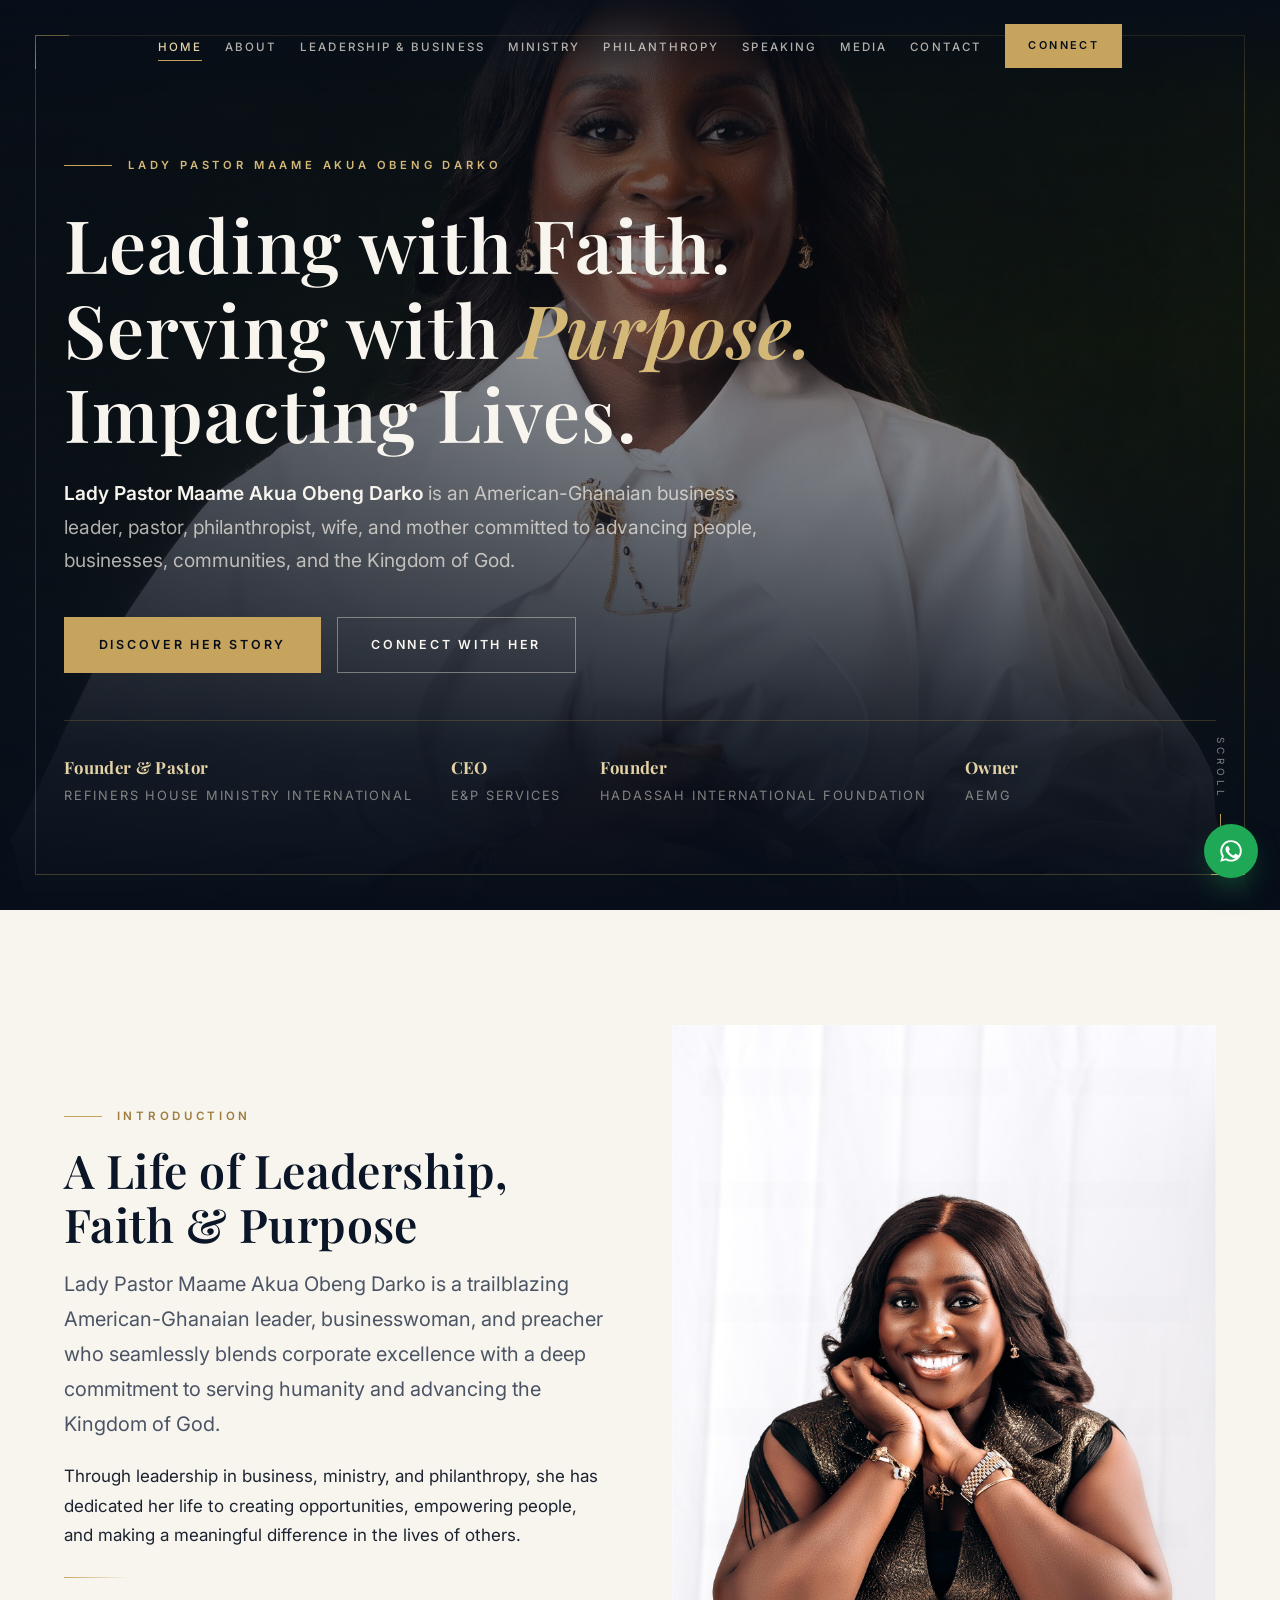
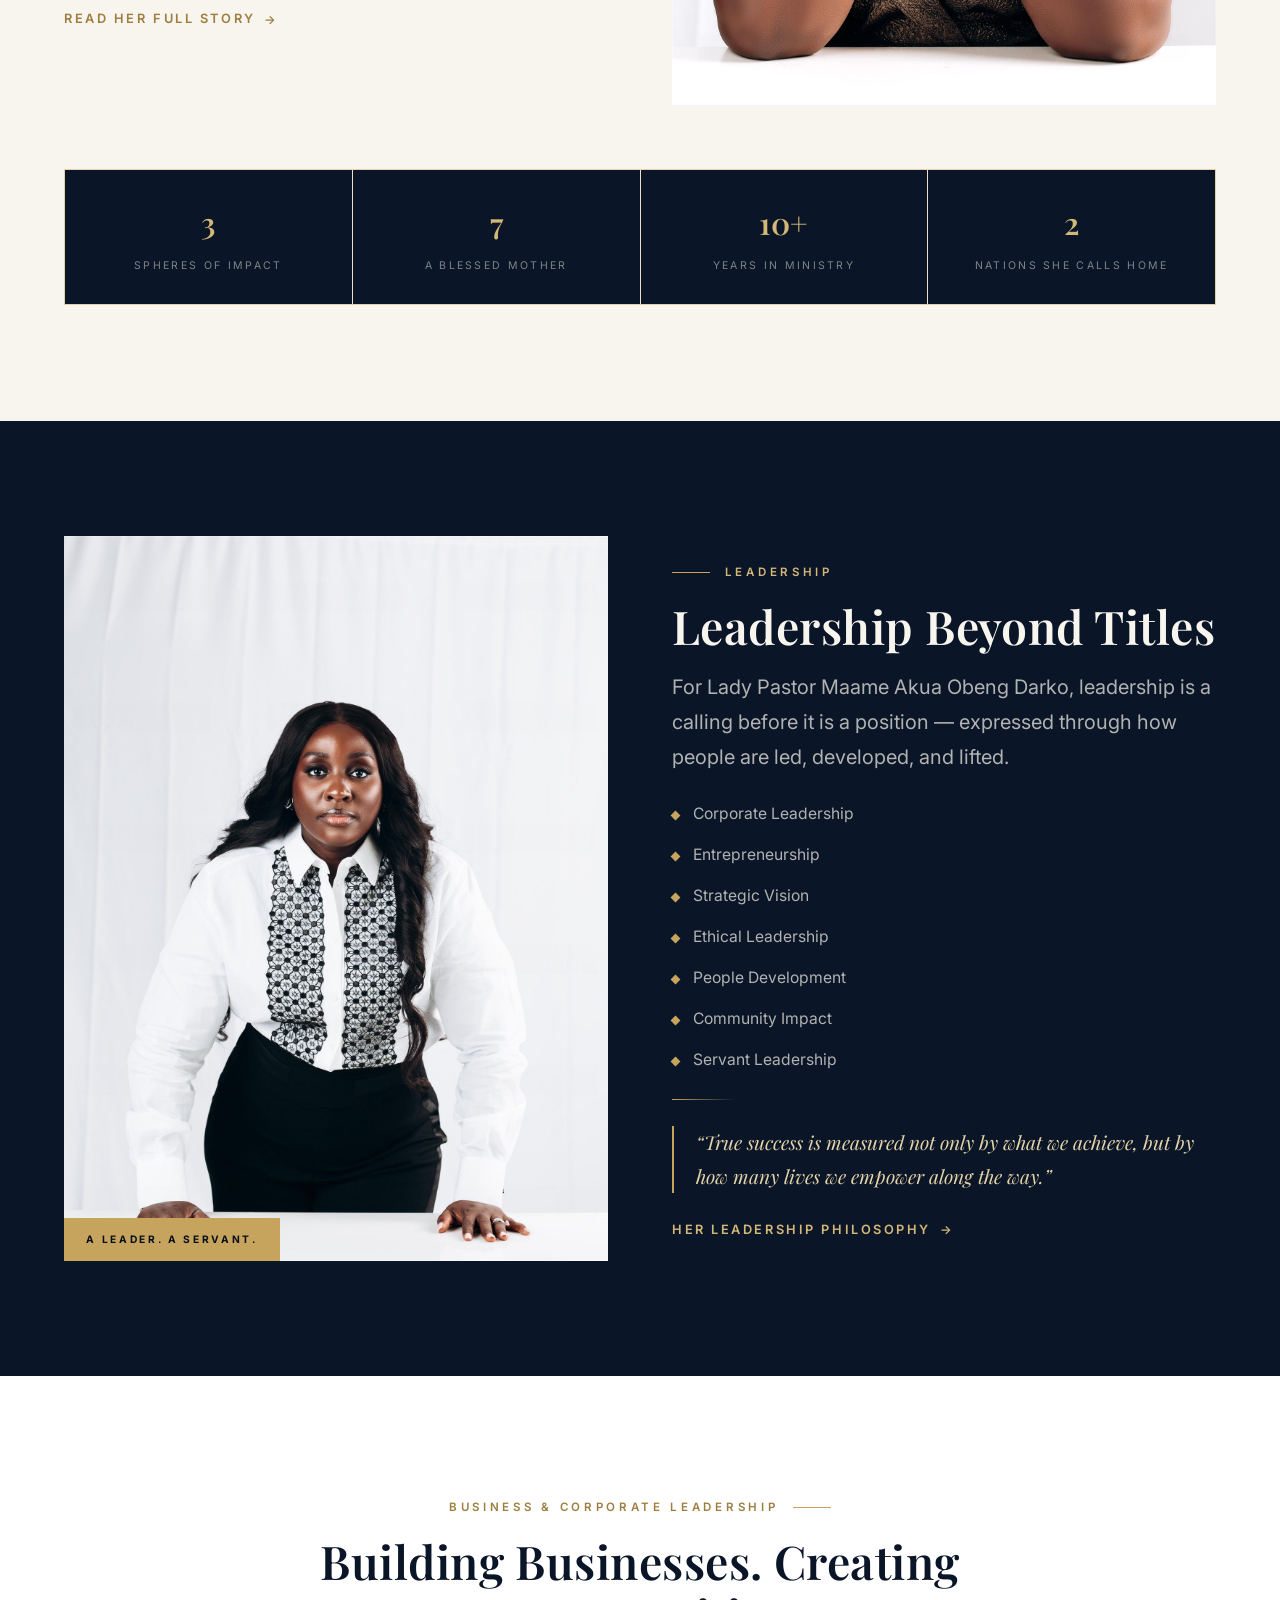
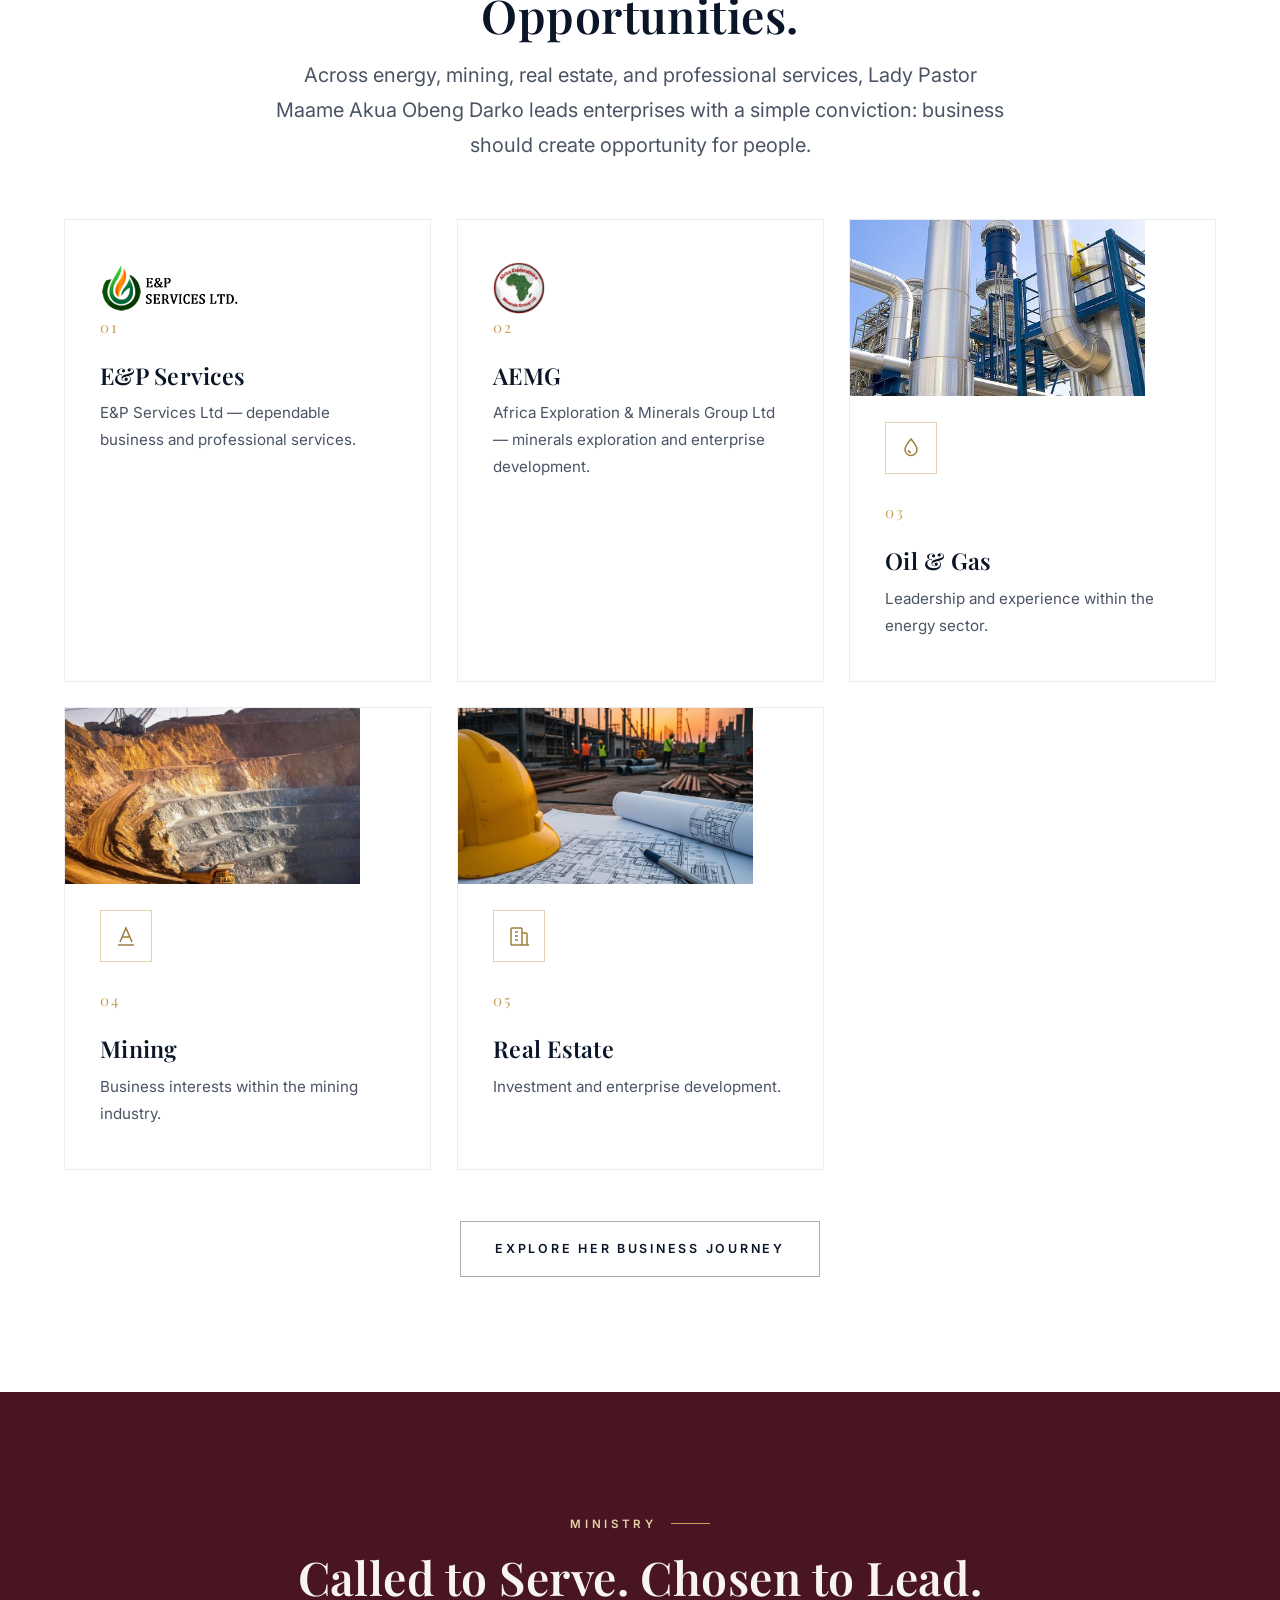
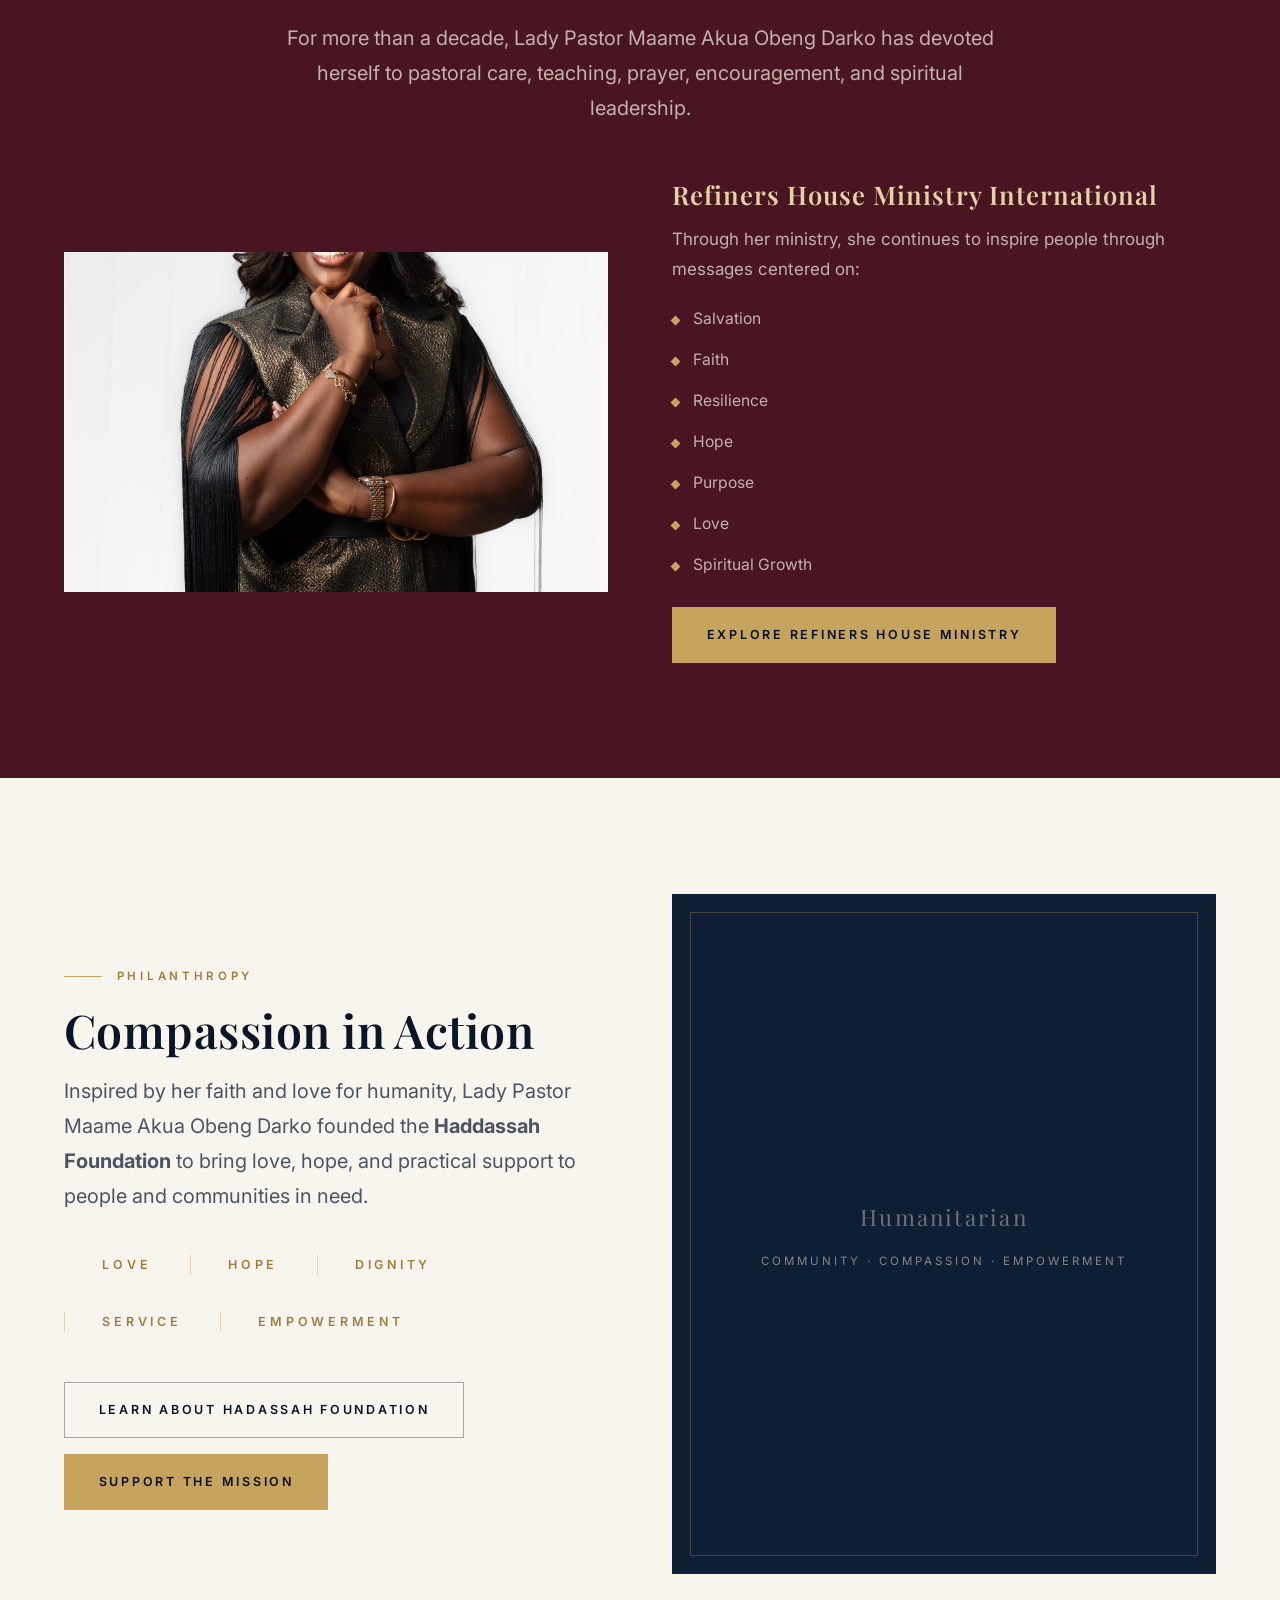
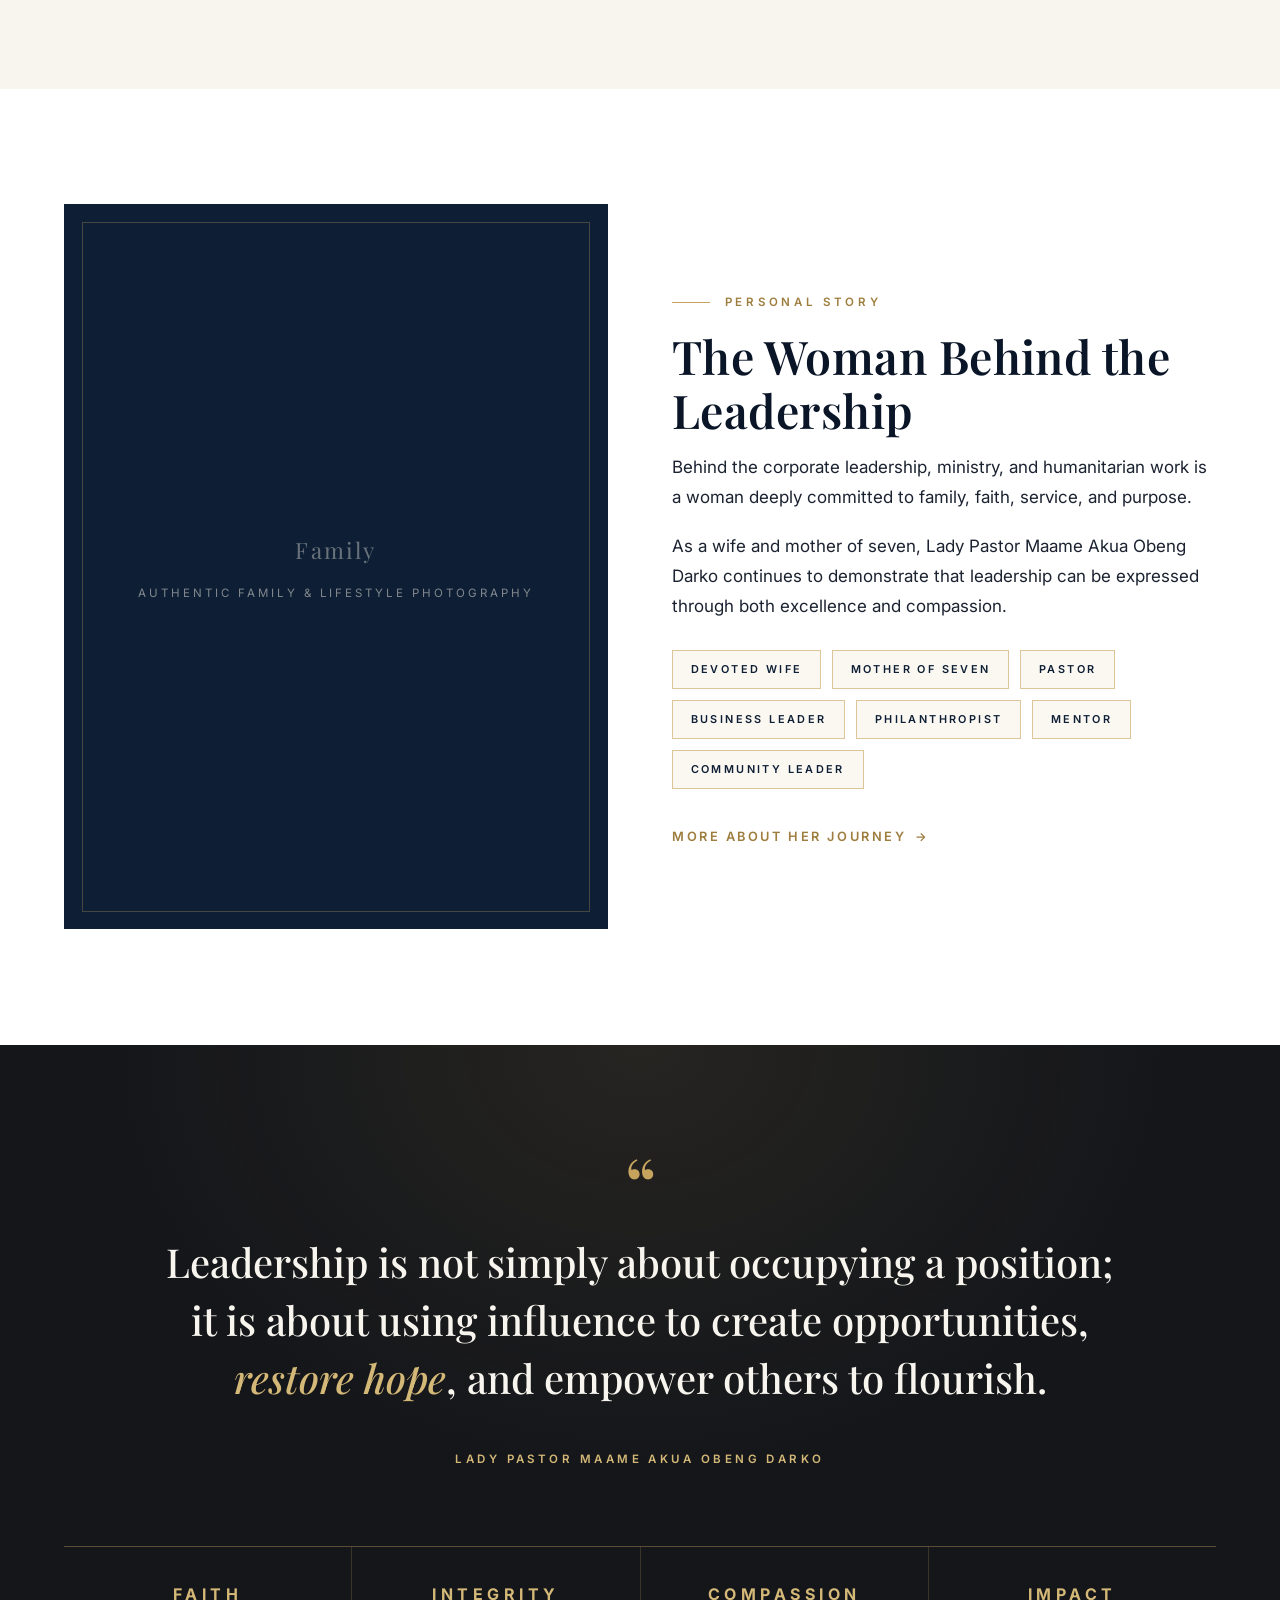
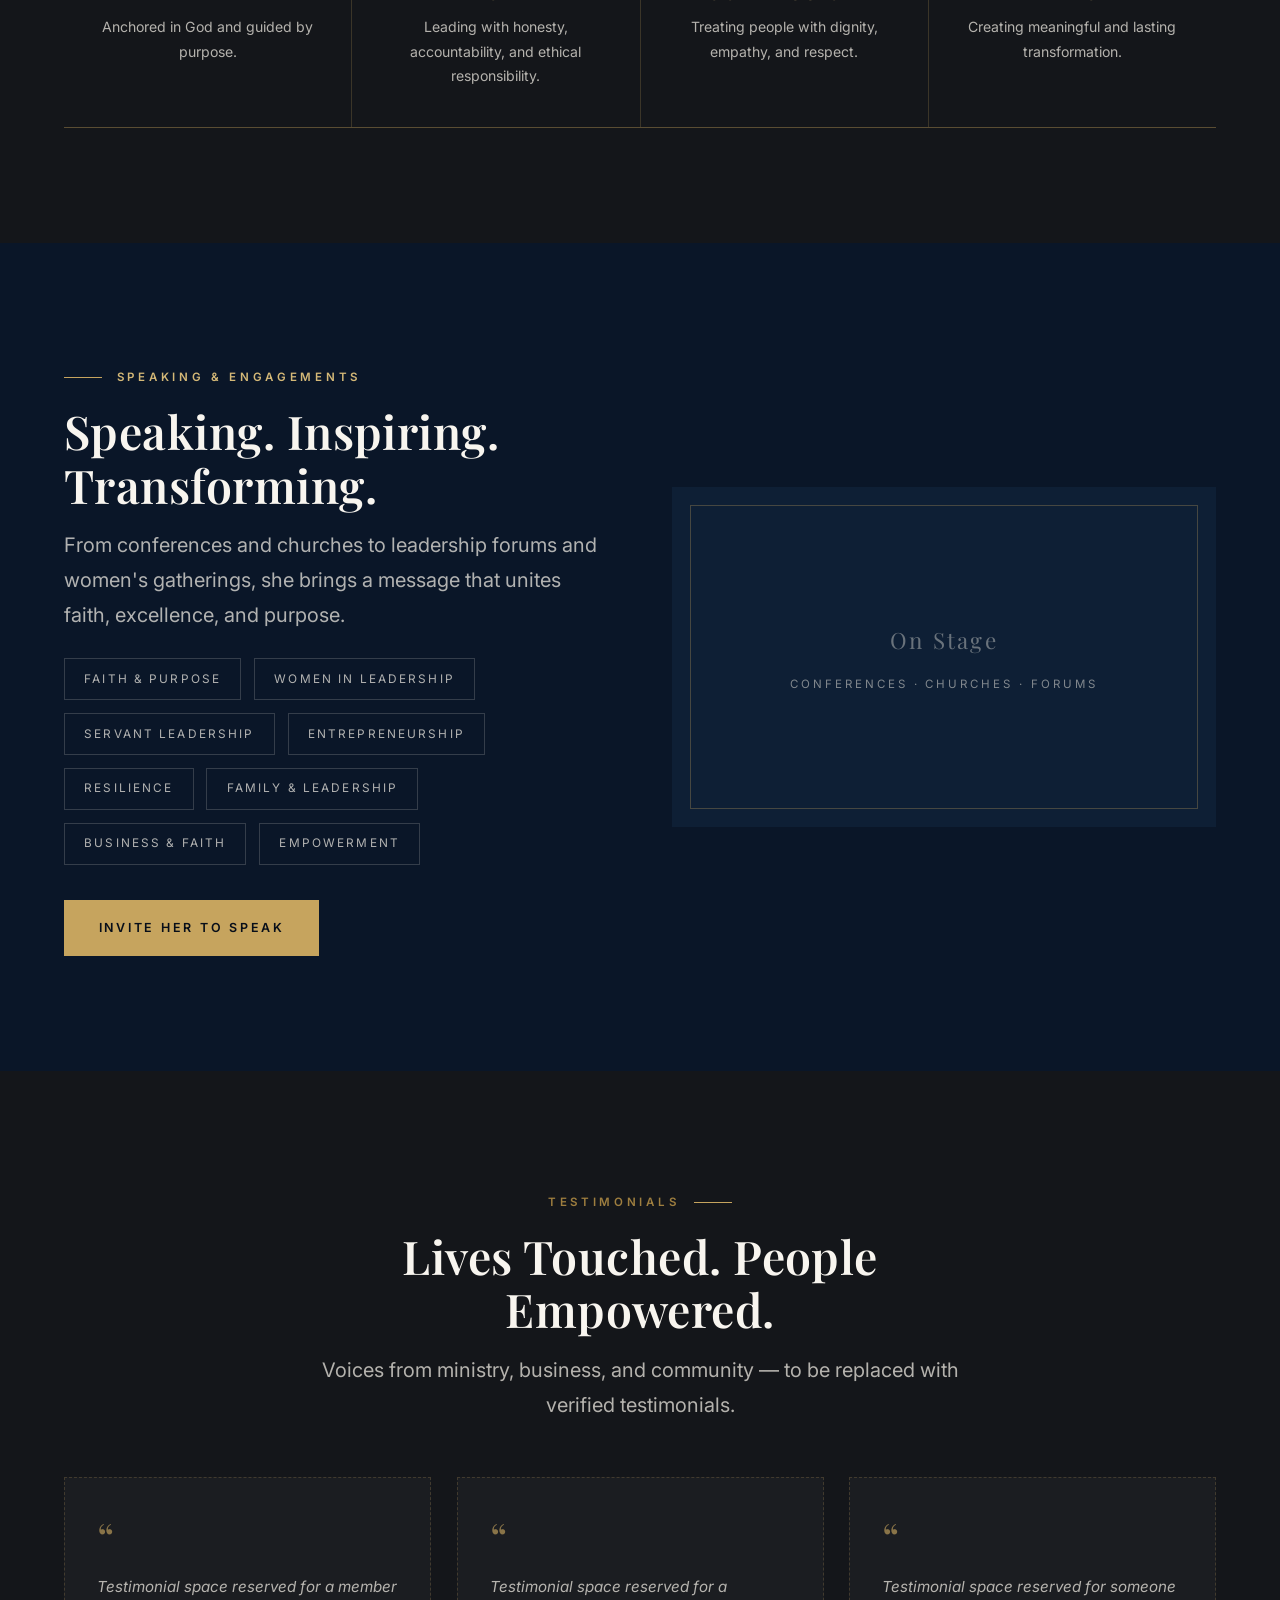
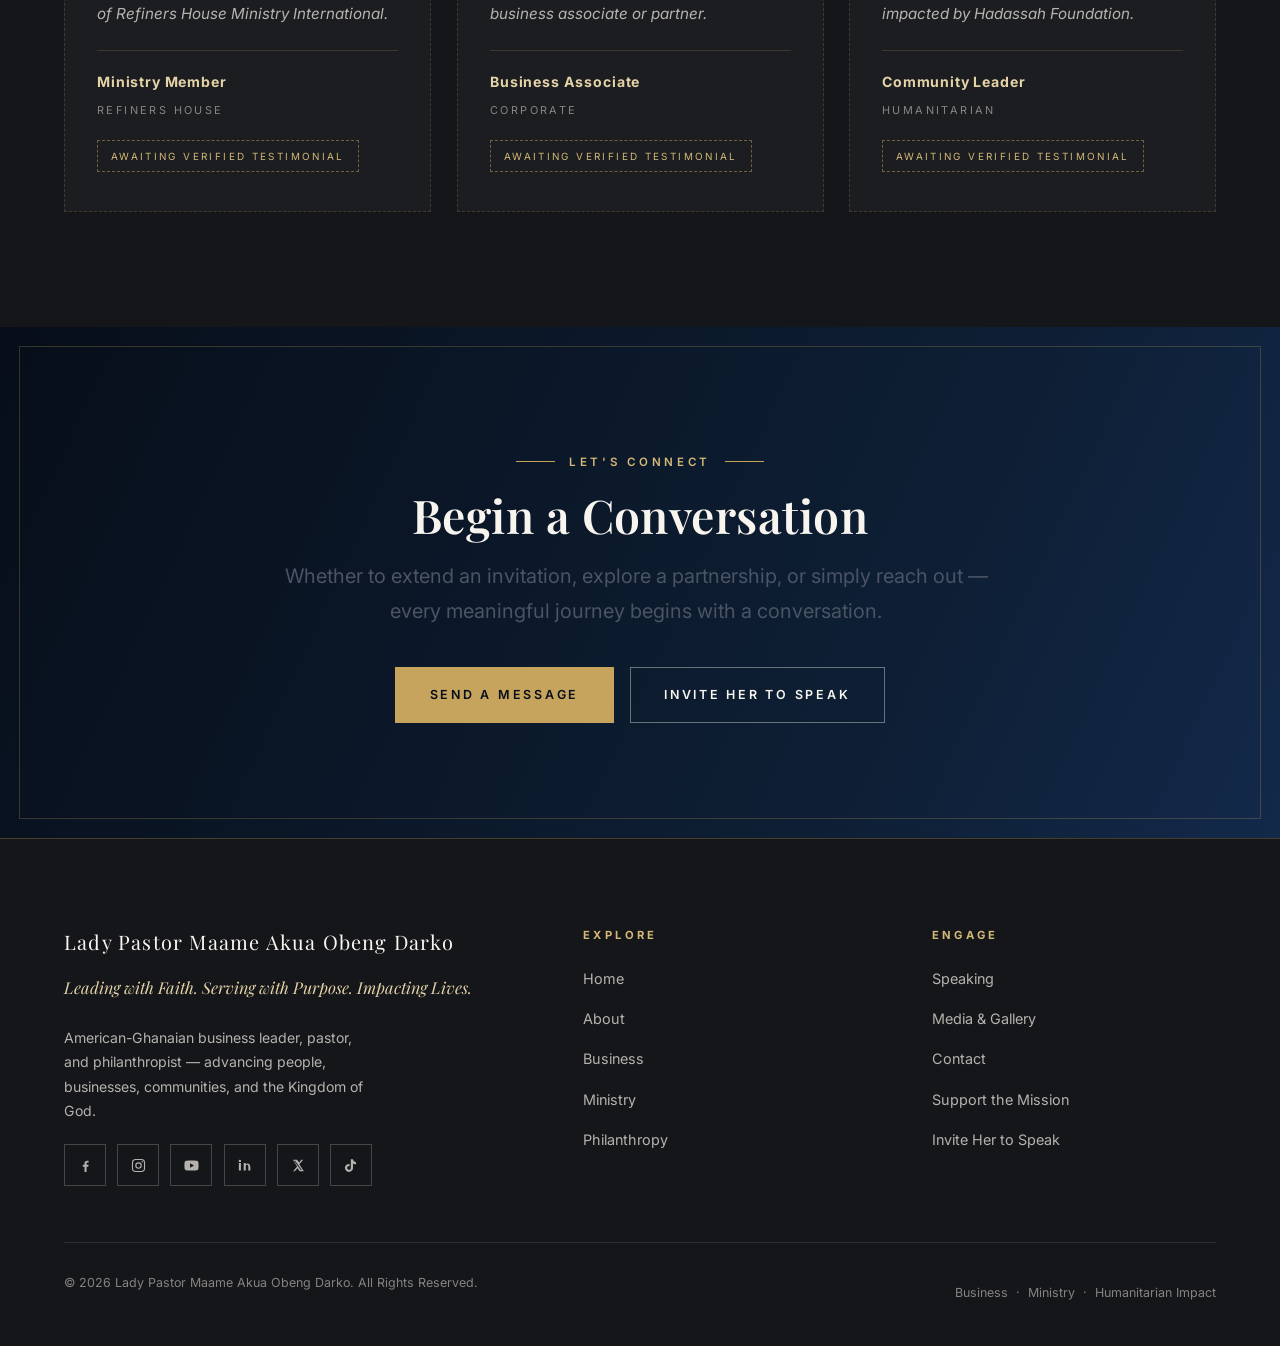
==== index.html @ b87d8ca8 "Initial commit: static website for Lady Pastor Maame Akua Obeng Darko Nine self-contained HTML pages" ====
<!DOCTYPE html>
<html lang="en">
<head>
  <meta charset="UTF-8">
  <meta name="viewport" content="width=device-width, initial-scale=1.0">
  <title>Lady Pastor Maame Akua Obeng Darko — Leader. Servant. Visionary. Woman of Faith.</title>
  <meta name="description" content="Lady Pastor Maame Akua Obeng Darko is an American-Ghanaian business leader, pastor, and philanthropist — founder of Refiners House Ministry International and the Hadassah International Foundation. Leading with Faith. Serving with Purpose. Impacting Lives.">
  <meta name="theme-color" content="#0A1628">
  <link rel="canonical" href="https://maameakuaobengdarko.com/">

  <!-- Open Graph / Social sharing -->
  <meta property="og:type" content="website">
  <meta property="og:title" content="Lady Pastor Maame Akua Obeng Darko — Leading with Faith. Serving with Purpose.">
  <meta property="og:description" content="American-Ghanaian business leader, pastor, and philanthropist advancing people, businesses, communities, and the Kingdom of God.">
  <meta property="og:url" content="https://maameakuaobengdarko.com/">
  <meta property="og:image" content="https://maameakuaobengdarko.com/assets/img/og-image.jpg">
  <meta name="twitter:card" content="summary_large_image">

  <link rel="preconnect" href="https://fonts.googleapis.com">
  <link rel="preconnect" href="https://fonts.gstatic.com" crossorigin>
  <link href="https://fonts.googleapis.com/css2?family=Playfair+Display:ital,wght@0,500;0,600;0,700;1,500;1,600&family=Inter:wght@400;500;600;700&display=swap" rel="stylesheet">
  <!-- INLINE:CSS:START (generated by build.sh) - edit assets/css/styles.css, then run: bash build.sh -->
  <style>
/* ============================================================
   LADY PASTOR MAAME AKUA OBENG DARKO — Design System
   Luxury Executive Brand · Ministry · Humanitarian Foundation
   Palette: Deep Navy · Charcoal · Warm Ivory · Gold · Champagne
   ============================================================ */

/* ---------- Tokens ---------- */
:root {
  /* Core palette */
  --navy-900: #070E19;
  --navy-800: #0A1628;
  --navy-700: #0E1F35;
  --navy-600: #13294a;
  --navy-500: #1B3A63;

  --charcoal-900: #14161A;
  --charcoal-700: #23262C;
  --charcoal-500: #3A3F48;

  --ivory: #F8F5EF;
  --ivory-soft: #FCFAF6;
  --ivory-dim: #EFEBE2;
  --sand: #E7DFD0;

  --gold-500: #C6A45E;
  --gold-400: #D4B877;
  --gold-300: #E5D3A8;
  --champagne: #EFE3C8;
  --gold-deep: #9E7E3F;

  --burgundy-800: #4A1522;
  --burgundy-700: #5E1B2C;
  --burgundy-500: #7C2A3C;

  /* Text */
  --ink: #1B2230;
  --ink-soft: #4A5464;
  --ink-mute: #737D8C;
  --on-dark: #F3EFE6;
  --on-dark-soft: rgba(243, 239, 230, 0.72);
  --on-dark-faint: rgba(243, 239, 230, 0.5);

  /* Type */
  --font-display: "Playfair Display", "Cormorant Garamond", Georgia, serif;
  --font-body: "Inter", "Montserrat", "Segoe UI", -apple-system, sans-serif;

  /* Rhythm */
  --section-y: clamp(4.5rem, 9vw, 8.5rem);
  --gutter: clamp(1.25rem, 5vw, 5rem);
  --maxw: 76rem;

  --radius: 2px;
  --radius-lg: 4px;

  --shadow-soft: 0 20px 60px -30px rgba(10, 22, 40, 0.35);
  --shadow-card: 0 24px 70px -32px rgba(10, 22, 40, 0.45);

  --ease: cubic-bezier(0.22, 1, 0.36, 1);

  --nav-h: 92px;
  --nav-h-shrunk: 64px;
}

/* ---------- Reset & Base ---------- */
*, *::before, *::after { box-sizing: border-box; }

html {
  scroll-behavior: smooth;
  -webkit-text-size-adjust: 100%;
  scroll-padding-top: calc(var(--nav-h) + 12px);
  /* Decorative edge frames bleed a few px past the viewport on small
     screens; clip horizontally so no horizontal scrollbar appears.
     `hidden` is the fallback; `clip` avoids creating a scroll container. */
  overflow-x: hidden;
  overflow-x: clip;
}

body {
  margin: 0;
  font-family: var(--font-body);
  font-size: 1.0625rem;
  line-height: 1.75;
  color: var(--ink);
  background: var(--ivory-soft);
  -webkit-font-smoothing: antialiased;
  text-rendering: optimizeLegibility;
}

img { max-width: 100%; display: block; }

h1, h2, h3, h4 {
  font-family: var(--font-display);
  font-weight: 600;
  line-height: 1.15;
  margin: 0 0 1rem;
  color: var(--navy-800);
  letter-spacing: 0.01em;
}

h1 { font-size: clamp(2.4rem, 6vw, 4.2rem); }
h2 { font-size: clamp(1.9rem, 4vw, 2.9rem); }
h3 { font-size: clamp(1.25rem, 2.4vw, 1.6rem); }

p { margin: 0 0 1.25rem; }
p:last-child { margin-bottom: 0; }

a { color: inherit; text-decoration: none; }

::selection { background: var(--gold-500); color: var(--navy-900); }

:focus-visible {
  outline: 2px solid var(--gold-500);
  outline-offset: 3px;
  border-radius: 2px;
}

.skip-link {
  position: absolute;
  left: -999px;
  top: 0;
  background: var(--gold-500);
  color: var(--navy-900);
  padding: 0.7rem 1.2rem;
  font-weight: 600;
  z-index: 300;
}
.skip-link:focus { left: 12px; top: 12px; }

/* ---------- Layout ---------- */
.container {
  width: min(var(--maxw), 100% - 2 * var(--gutter));
  margin-inline: auto;
}

.section { padding-block: var(--section-y); position: relative; }

.section--tight { padding-block: clamp(3rem, 6vw, 5.5rem); }

.section--navy { background: var(--navy-800); color: var(--on-dark); }
.section--navy h2, .section--navy h3 { color: var(--ivory); }
.section--navy .eyebrow { color: var(--gold-400); }

.section--ivory { background: var(--ivory); }
.section--white { background: #ffffff; }

.section--charcoal { background: var(--charcoal-900); color: var(--on-dark); }
.section--charcoal h2, .section--charcoal h3 { color: var(--ivory); }

.grid-2 {
  display: grid;
  grid-template-columns: repeat(2, 1fr);
  gap: clamp(2rem, 5vw, 4.5rem);
  align-items: center;
}

.grid-3 {
  display: grid;
  grid-template-columns: repeat(3, 1fr);
  gap: clamp(1.4rem, 2.5vw, 2rem);
}

.grid-4 {
  display: grid;
  grid-template-columns: repeat(4, 1fr);
  gap: clamp(1.4rem, 2.5vw, 2rem);
}

/* ---------- Eyebrow / Headings with rules ---------- */
.eyebrow {
  display: inline-flex;
  align-items: center;
  gap: 0.9rem;
  font-family: var(--font-body);
  font-size: 0.72rem;
  font-weight: 600;
  letter-spacing: 0.32em;
  text-transform: uppercase;
  color: var(--gold-deep);
  margin: 0 0 1.1rem;
}

.eyebrow::before {
  content: "";
  width: 2.4rem;
  height: 1px;
  background: var(--gold-500);
  flex: none;
}

.eyebrow--center { justify-content: center; }
.eyebrow--center::after {
  content: "";
  width: 2.4rem;
  height: 1px;
  background: var(--gold-500);
}

.gold-rule {
  width: 4rem;
  height: 1px;
  background: linear-gradient(90deg, var(--gold-500), transparent);
  margin: 1.6rem 0;
  border: none;
}

.lead {
  font-size: clamp(1.05rem, 1.6vw, 1.25rem);
  color: var(--ink-soft);
  max-width: 56ch;
}

.section--navy .lead,
.section--charcoal .lead,
.section--burgundy .lead { color: var(--on-dark-soft); }

.center { text-align: center; }
.center .lead { margin-inline: auto; }
.center .eyebrow::before { display: none; }

/* ---------- Buttons ---------- */
.btn {
  display: inline-flex;
  align-items: center;
  justify-content: center;
  gap: 0.6rem;
  padding: 1rem 2.1rem;
  font-family: var(--font-body);
  font-size: 0.78rem;
  font-weight: 600;
  letter-spacing: 0.22em;
  text-transform: uppercase;
  border: 1px solid transparent;
  cursor: pointer;
  transition: all 0.35s var(--ease);
  white-space: nowrap;
}

.btn--gold {
  background: var(--gold-500);
  color: var(--navy-900);
  border-color: var(--gold-500);
}
.btn--gold:hover {
  background: var(--gold-400);
  border-color: var(--gold-400);
  transform: translateY(-2px);
  box-shadow: 0 14px 30px -14px rgba(198, 164, 94, 0.55);
}

.btn--outline {
  background: transparent;
  color: var(--ivory);
  border-color: rgba(243, 239, 230, 0.4);
}
.btn--outline:hover {
  border-color: var(--gold-500);
  color: var(--gold-300);
  transform: translateY(-2px);
}

.btn--outline-dark {
  background: transparent;
  color: var(--navy-800);
  border-color: rgba(10, 22, 40, 0.35);
}
.btn--outline-dark:hover {
  border-color: var(--gold-500);
  color: var(--gold-deep);
  transform: translateY(-2px);
}

.btn--burgundy {
  background: var(--burgundy-700);
  color: var(--champagne);
  border-color: var(--burgundy-700);
}
.btn--burgundy:hover {
  background: var(--burgundy-500);
  border-color: var(--burgundy-500);
  transform: translateY(-2px);
}

.btn--block { width: 100%; }

.btn-row {
  display: flex;
  flex-wrap: wrap;
  gap: 1rem;
  align-items: center;
}

.text-link {
  display: inline-flex;
  align-items: center;
  gap: 0.55rem;
  font-size: 0.8rem;
  font-weight: 600;
  letter-spacing: 0.2em;
  text-transform: uppercase;
  color: var(--gold-deep);
  transition: gap 0.3s var(--ease), color 0.3s var(--ease);
}
.text-link::after { content: "→"; font-size: 0.95em; transition: transform 0.3s var(--ease); }
.text-link:hover { color: var(--navy-800); }
.text-link:hover::after { transform: translateX(4px); }

.section--navy .text-link,
.section--charcoal .text-link { color: var(--gold-400); }
.section--navy .text-link:hover,
.section--charcoal .text-link:hover { color: var(--gold-300); }

/* ---------- Navigation ---------- */
.nav {
  position: fixed;
  inset: 0 0 auto 0;
  z-index: 200;
  height: var(--nav-h);
  display: flex;
  align-items: center;
  background: linear-gradient(180deg, rgba(7, 14, 25, 0.82), rgba(7, 14, 25, 0));
  transition: height 0.4s var(--ease), background 0.4s var(--ease), box-shadow 0.4s var(--ease);
}

.nav.is-scrolled {
  height: var(--nav-h-shrunk);
  background: rgba(7, 14, 25, 0.96);
  backdrop-filter: blur(14px);
  -webkit-backdrop-filter: blur(14px);
  box-shadow: 0 1px 0 rgba(198, 164, 94, 0.25), 0 12px 40px -18px rgba(0, 0, 0, 0.6);
}

.nav__inner {
  width: min(80rem, 100% - 2 * var(--gutter));
  margin-inline: auto;
  display: flex;
  align-items: center;
  justify-content: space-between;
  gap: 2rem;
}

.brand { display: flex; align-items: center; gap: 0.9rem; color: var(--ivory); }

.brand__text { display: flex; flex-direction: column; line-height: 1.25; }

.brand__name {
  font-family: var(--font-display);
  font-size: 0.98rem;
  letter-spacing: 0.06em;
  color: var(--ivory);
  transition: font-size 0.4s var(--ease);
}
.nav.is-scrolled .brand__name { font-size: 0.86rem; }

.nav__links {
  display: flex;
  align-items: center;
  gap: clamp(0.9rem, 1.8vw, 1.7rem);
  list-style: none;
  margin: 0;
  padding: 0;
}

.nav__links a:not(.btn) {
  font-size: 0.72rem;
  font-weight: 500;
  letter-spacing: 0.18em;
  text-transform: uppercase;
  color: var(--on-dark-soft);
  padding: 0.4rem 0;
  position: relative;
  transition: color 0.3s var(--ease);
}

.nav__links a:not(.btn)::after {
  content: "";
  position: absolute;
  left: 0;
  bottom: 0;
  width: 100%;
  height: 1px;
  background: var(--gold-500);
  transform: scaleX(0);
  transform-origin: left;
  transition: transform 0.35s var(--ease);
}

.nav__links a:not(.btn):hover,
.nav__links a[aria-current="page"]:not(.btn) { color: var(--gold-300); }
.nav__links a:not(.btn):hover::after,
.nav__links a[aria-current="page"]:not(.btn)::after { transform: scaleX(1); }

.nav .btn { padding: 0.7rem 1.4rem; font-size: 0.68rem; }

.nav__toggle {
  display: none;
  background: none;
  border: none;
  cursor: pointer;
  padding: 0.6rem;
  z-index: 260;
}

.nav__toggle span {
  display: block;
  width: 26px;
  height: 2px;
  background: var(--ivory);
  margin: 6px 0;
  transition: all 0.35s var(--ease);
}

.nav__toggle.is-open span:nth-child(1) { transform: translateY(8px) rotate(45deg); }
.nav__toggle.is-open span:nth-child(2) { opacity: 0; }
.nav__toggle.is-open span:nth-child(3) { transform: translateY(-8px) rotate(-45deg); }

/* Mobile nav */
@media (max-width: 1023px) {
  .nav__toggle { display: block; }

  .nav__menu {
    position: fixed;
    inset: 0;
    background: linear-gradient(160deg, var(--navy-900), var(--charcoal-900));
    display: flex;
    flex-direction: column;
    justify-content: center;
    align-items: center;
    gap: 0.4rem;
    opacity: 0;
    visibility: hidden;
    transition: opacity 0.4s var(--ease), visibility 0.4s;
    z-index: 240;
  }

  .nav__menu.is-open { opacity: 1; visibility: visible; }

  .nav__menu ul {
    list-style: none;
    margin: 0 0 2rem;
    padding: 0;
    display: flex;
    flex-direction: column;
    align-items: center;
    gap: 0.9rem;
  }

  .nav__menu a:not(.btn) {
    font-family: var(--font-display);
    font-size: 1.5rem;
    letter-spacing: 0.04em;
    color: var(--on-dark);
    text-transform: none;
  }

  .nav__menu a:not(.btn):hover { color: var(--gold-300); }
}

@media (min-width: 1024px) {
  .nav__menu { display: contents; }
  .nav__menu > .nav__links { margin-inline: auto; }
}

/* ---------- Hero (home) ---------- */
.hero {
  position: relative;
  min-height: 100svh;
  display: flex;
  align-items: flex-end;
  background: var(--navy-900);
  overflow: hidden;
  color: var(--on-dark);
}

.hero__photo {
  position: absolute;
  inset: 0;
  background-size: cover;
  background-position: center 22%;
}

/* Placeholder washes until real photography is supplied */
.hero__photo--placeholder {
  background:
    radial-gradient(120% 90% at 78% 18%, rgba(198, 164, 94, 0.16), transparent 55%),
    radial-gradient(90% 70% at 15% 85%, rgba(27, 58, 99, 0.5), transparent 60%),
    linear-gradient(155deg, #0C1B30 0%, #070E19 55%, #0B1220 100%);
}

.hero__scrim {
  position: absolute;
  inset: 0;
  background:
    linear-gradient(180deg, rgba(7, 14, 25, 0.55) 0%, rgba(7, 14, 25, 0.18) 38%, rgba(7, 14, 25, 0.88) 82%, #070E19 100%),
    linear-gradient(100deg, rgba(7, 14, 25, 0.72) 0%, rgba(7, 14, 25, 0.25) 55%, transparent 100%);
}

.hero__frame {
  position: absolute;
  inset: clamp(1rem, 3vw, 2.2rem);
  border: 1px solid rgba(198, 164, 94, 0.28);
  pointer-events: none;
}

.hero__frame::before,
.hero__frame::after {
  content: "";
  position: absolute;
  width: 34px;
  height: 34px;
  border-color: var(--gold-500);
  border-style: solid;
}
.hero__frame::before { top: -1px; left: -1px; border-width: 1px 0 0 1px; }
.hero__frame::after { bottom: -1px; right: -1px; border-width: 0 1px 1px 0; }

.hero__content {
  position: relative;
  z-index: 2;
  width: min(var(--maxw), 100% - 2 * var(--gutter));
  margin: 0 auto;
  padding: calc(var(--nav-h) + 4rem) 0 clamp(4rem, 8vw, 6.5rem);
}

.hero__kicker {
  display: flex;
  align-items: center;
  gap: 1rem;
  font-size: 0.7rem;
  font-weight: 600;
  letter-spacing: 0.34em;
  text-transform: uppercase;
  color: var(--gold-400);
  margin-bottom: 1.6rem;
}
.hero__kicker::before { content: ""; width: 3rem; height: 1px; background: var(--gold-500); }

.hero h1 {
  color: var(--ivory);
  font-size: clamp(2.5rem, 6.4vw, 4.6rem);
  font-weight: 600;
  letter-spacing: 0.015em;
  margin-bottom: 1.4rem;
}

.hero h1 .line { display: block; }

.hero h1 em {
  font-style: italic;
  color: var(--gold-400);
}

.hero__sub {
  max-width: 58ch;
  font-size: clamp(1rem, 1.5vw, 1.2rem);
  color: var(--on-dark-soft);
  margin-bottom: 2.4rem;
}

.hero__sub strong { color: var(--ivory); font-weight: 600; }

.hero__ctas { display: flex; flex-wrap: wrap; gap: 1rem; margin-bottom: 3rem; }

.hero__meta {
  display: flex;
  flex-wrap: wrap;
  gap: clamp(1.2rem, 3vw, 3rem);
  padding-top: 2rem;
  border-top: 1px solid rgba(198, 164, 94, 0.22);
}

.hero__meta div { font-size: 0.8rem; letter-spacing: 0.14em; text-transform: uppercase; color: var(--on-dark-faint); }
.hero__meta strong {
  display: block;
  font-family: var(--font-display);
  font-size: 1.05rem;
  letter-spacing: 0.02em;
  text-transform: none;
  color: var(--gold-300);
  margin-bottom: 0.15rem;
}

.hero__scroll {
  position: absolute;
  right: clamp(1.5rem, 4vw, 3.5rem);
  bottom: 2.6rem;
  z-index: 2;
  writing-mode: vertical-rl;
  font-size: 0.62rem;
  letter-spacing: 0.4em;
  text-transform: uppercase;
  color: var(--on-dark-faint);
  display: flex;
  align-items: center;
  gap: 0.9rem;
}

.hero__scroll::after {
  content: "";
  width: 1px;
  height: 3.4rem;
  background: linear-gradient(180deg, var(--gold-500), transparent);
  animation: scrollPulse 2.6s var(--ease) infinite;
}

@keyframes scrollPulse {
  0%, 100% { transform: scaleY(0.55); opacity: 0.5; transform-origin: top; }
  50% { transform: scaleY(1); opacity: 1; transform-origin: top; }
}

/* ---------- Page hero (interior pages) ---------- */
.page-hero {
  position: relative;
  background: var(--navy-900);
  color: var(--on-dark);
  padding: calc(var(--nav-h) + clamp(4rem, 9vw, 7rem)) 0 clamp(3.4rem, 7vw, 5.5rem);
  overflow: hidden;
}

.page-hero::before {
  content: "";
  position: absolute;
  inset: 0;
  background:
    radial-gradient(80% 100% at 85% 0%, rgba(198, 164, 94, 0.12), transparent 55%),
    radial-gradient(70% 90% at 0% 100%, rgba(27, 58, 99, 0.4), transparent 60%);
}

.page-hero__content { position: relative; z-index: 1; }

.page-hero h1 {
  color: var(--ivory);
  font-size: clamp(2.2rem, 5vw, 3.6rem);
  margin-bottom: 1rem;
}

.page-hero .lead { color: var(--on-dark-soft); }

.crumbs {
  font-size: 0.68rem;
  letter-spacing: 0.28em;
  text-transform: uppercase;
  color: var(--on-dark-faint);
  margin-bottom: 1.6rem;
}
.crumbs a { color: var(--gold-400); }
.crumbs span { margin: 0 0.5rem; color: rgba(243,239,230,0.25); }

/* ---------- Portrait frames ---------- */
.portrait {
  position: relative;
  overflow: hidden;
  background: var(--navy-700);
}

.portrait img {
  width: 100%;
  height: 100%;
  object-fit: cover;
  transition: transform 1.4s var(--ease);
}

.portrait:hover img { transform: scale(1.03); }

.portrait--tall { aspect-ratio: 4 / 5; }
.portrait--portrait { aspect-ratio: 3 / 4; }
.portrait--landscape { aspect-ratio: 16 / 10; }
.portrait--square { aspect-ratio: 1 / 1; }

.portrait--navy {
  background:
    radial-gradient(120% 100% at 70% 10%, rgba(198, 164, 94, 0.14), transparent 55%),
    linear-gradient(150deg, var(--navy-600), var(--navy-900));
}

.portrait__placeholder {
  position: absolute;
  inset: 0;
  display: grid;
  place-items: center;
  text-align: center;
  padding: 2rem;
  color: var(--on-dark-faint);
  font-size: 0.72rem;
  letter-spacing: 0.26em;
  text-transform: uppercase;
  line-height: 2;
}

.portrait__placeholder::before {
  content: "";
  position: absolute;
  inset: 1.1rem;
  border: 1px solid rgba(198, 164, 94, 0.3);
}

.portrait__placeholder i {
  font-style: normal;
  font-family: var(--font-display);
  font-size: 1.4rem;
  letter-spacing: 0.1em;
  color: rgba(243, 239, 230, 0.4);
  text-transform: none;
  display: block;
  margin-bottom: 0.6rem;
}

.portrait--offset { margin-bottom: 3.5rem; }

.portrait--offset::after {
  content: "";
  position: absolute;
  z-index: -1;
  inset: 2rem -2rem -2rem 2rem;
  border: 1px solid var(--gold-500);
  opacity: 0.55;
}

.portrait__badge {
  position: absolute;
  left: 0;
  bottom: 0;
  background: var(--gold-500);
  color: var(--navy-900);
  font-size: 0.64rem;
  font-weight: 700;
  letter-spacing: 0.26em;
  text-transform: uppercase;
  padding: 0.8rem 1.4rem;
}

/* ---------- Intro / About split ---------- */
.stats-row {
  display: grid;
  grid-template-columns: repeat(4, 1fr);
  gap: 1px;
  background: rgba(198, 164, 94, 0.25);
  border: 1px solid rgba(198, 164, 94, 0.25);
  margin-top: clamp(2.5rem, 5vw, 4.5rem);
}

.stats-row > div {
  background: var(--navy-800);
  padding: 1.6rem 1.2rem;
  text-align: center;
}

.stats-row b {
  display: block;
  font-family: var(--font-display);
  font-size: clamp(1.3rem, 2.4vw, 1.9rem);
  color: var(--gold-400);
  font-weight: 600;
}

.stats-row span {
  font-size: 0.66rem;
  letter-spacing: 0.22em;
  text-transform: uppercase;
  color: var(--on-dark-faint);
}

/* ---------- Value / Pillar cards ---------- */
.pillars {
  display: grid;
  grid-template-columns: repeat(auto-fit, minmax(15rem, 1fr));
  gap: 1.5rem;
}

.pillar {
  background: rgba(255, 255, 255, 0.025);
  border: 1px solid rgba(198, 164, 94, 0.22);
  padding: 2.2rem 1.9rem;
  transition: all 0.4s var(--ease);
  position: relative;
}

.pillar::before {
  content: "";
  position: absolute;
  top: 0;
  left: 0;
  width: 2.6rem;
  height: 2px;
  background: var(--gold-500);
  transition: width 0.4s var(--ease);
}

.pillar:hover { background: rgba(255, 255, 255, 0.045); transform: translateY(-4px); }
.pillar:hover::before { width: 100%; }

.pillar h3 {
  color: var(--ivory);
  font-size: 1.12rem;
  margin-bottom: 0.55rem;
}

.pillar p { font-size: 0.92rem; color: var(--on-dark-soft); margin: 0; }

/* ---------- Business cards ---------- */
.biz-grid {
  display: grid;
  grid-template-columns: repeat(3, 1fr);
  gap: 1.6rem;
}

.biz-card {
  position: relative;
  background: #ffffff;
  border: 1px solid rgba(10, 22, 40, 0.08);
  padding: 2.6rem 2.2rem;
  transition: all 0.45s var(--ease);
  overflow: hidden;
}

.biz-card::after {
  content: "";
  position: absolute;
  inset: auto 0 0 0;
  height: 3px;
  background: linear-gradient(90deg, var(--gold-500), var(--champagne));
  transform: scaleX(0);
  transform-origin: left;
  transition: transform 0.5s var(--ease);
}

.biz-card:hover { transform: translateY(-6px); box-shadow: var(--shadow-card); }
.biz-card:hover::after { transform: scaleX(1); }

.biz-card__photo {
  margin: -2.6rem -2.2rem 1.6rem;
  width: calc(100% + 4.4rem);
  height: 11rem;
  object-fit: cover;
}

.biz-card__num {
  font-family: var(--font-display);
  font-size: 0.95rem;
  color: var(--gold-500);
  letter-spacing: 0.12em;
  margin-bottom: 1.4rem;
  display: block;
}

.biz-card h3 { font-size: 1.45rem; margin-bottom: 0.7rem; }

.biz-card p { font-size: 0.95rem; color: var(--ink-soft); margin: 0; }

.biz-card__icon {
  width: 52px;
  height: 52px;
  border: 1px solid rgba(198, 164, 94, 0.5);
  display: grid;
  place-items: center;
  color: var(--gold-deep);
  margin-bottom: 1.6rem;
  transition: all 0.4s var(--ease);
}

.biz-card:hover .biz-card__icon {
  background: var(--gold-500);
  color: var(--navy-900);
  border-color: var(--gold-500);
}

.biz-card__icon svg { width: 24px; height: 24px; }

.biz-card__logo {
  height: 52px;
  width: auto;
  max-width: 9rem;
  object-fit: contain;
}

.biz-card__logo--round { border-radius: 50%; }

.biz-card:hover .biz-card__logo { transform: scale(1.06); }

/* ---------- Icon list ---------- */
.icon-list { list-style: none; margin: 0; padding: 0; display: grid; gap: 0.85rem; }

.icon-list li {
  display: flex;
  gap: 0.9rem;
  align-items: baseline;
  font-size: 0.98rem;
  color: var(--ink-soft);
}

.icon-list li::before {
  content: "";
  flex: none;
  width: 7px;
  height: 7px;
  transform: rotate(45deg);
  background: var(--gold-500);
  margin-top: 0.35rem;
}

.icon-list--light li { color: var(--on-dark-soft); }

/* ---------- Quote blocks ---------- */
.quote-band {
  position: relative;
  background:
    radial-gradient(70% 90% at 50% 0%, rgba(198, 164, 94, 0.1), transparent 60%),
    var(--charcoal-900);
  color: var(--on-dark);
  text-align: center;
}

.quote-band__mark {
  font-family: var(--font-display);
  font-size: 5rem;
  line-height: 0.6;
  color: var(--gold-500);
  display: block;
  margin-bottom: 1.6rem;
}

.quote-band blockquote {
  margin: 0 auto 2.6rem;
  max-width: 60rem;
  font-family: var(--font-display);
  font-size: clamp(1.5rem, 3.4vw, 2.5rem);
  line-height: 1.45;
  font-weight: 500;
  color: var(--ivory);
}

.quote-band blockquote em { color: var(--gold-400); font-style: italic; }

.quote-band cite {
  display: block;
  font-family: var(--font-body);
  font-style: normal;
  font-size: 0.72rem;
  letter-spacing: 0.3em;
  text-transform: uppercase;
  color: var(--on-dark-faint);
}

.quote-band cite b { color: var(--gold-400); font-weight: 600; }

/* Principles row */
.principles {
  display: grid;
  grid-template-columns: repeat(4, 1fr);
  gap: 1px;
  background: rgba(198, 164, 94, 0.22);
  border-block: 1px solid rgba(198, 164, 94, 0.22);
  margin-top: clamp(3rem, 6vw, 5rem);
  text-align: center;
}

.principles > div {
  background: var(--charcoal-900);
  padding: 2.4rem 1.4rem;
}

.principles h3 {
  color: var(--gold-400);
  font-size: 1rem;
  letter-spacing: 0.28em;
  text-transform: uppercase;
  font-family: var(--font-body);
  font-weight: 700;
  margin-bottom: 0.7rem;
}

.principles p { font-size: 0.88rem; color: var(--on-dark-soft); margin: 0; }

/* ---------- Ministry accents ---------- */
.section--burgundy { background: var(--burgundy-800); color: var(--on-dark); }
.section--burgundy h2, .section--burgundy h3 { color: var(--ivory); }

.ministry-banner {
  position: relative;
  overflow: hidden;
  padding: clamp(3.5rem, 7vw, 6rem) 0;
  background:
    radial-gradient(90% 120% at 50% 0%, rgba(198, 164, 94, 0.14), transparent 55%),
    linear-gradient(160deg, var(--burgundy-700), var(--burgundy-800) 65%);
  color: var(--on-dark);
  text-align: center;
}

.ministry-banner h2 { color: var(--ivory); font-size: clamp(1.9rem, 4vw, 3rem); }

.ministry-banner .cross {
  width: 1px;
  height: 4.2rem;
  margin: 0 auto 1.8rem;
  background: var(--gold-400);
  position: relative;
}
.ministry-banner .cross::before {
  content: "";
  position: absolute;
  top: 1.1rem;
  left: 50%;
  transform: translateX(-50%);
  width: 2.2rem;
  height: 1px;
  background: var(--gold-400);
}

.verse {
  font-family: var(--font-display);
  font-style: italic;
  font-size: clamp(1.1rem, 2vw, 1.4rem);
  color: var(--champagne);
  max-width: 46rem;
  margin: 1.8rem auto 0;
}

.verse span {
  display: block;
  margin-top: 0.9rem;
  font-family: var(--font-body);
  font-style: normal;
  font-size: 0.68rem;
  letter-spacing: 0.3em;
  text-transform: uppercase;
  color: var(--gold-400);
}

/* ---------- Foundation values strip ---------- */
.values-strip {
  display: flex;
  flex-wrap: wrap;
  justify-content: center;
  gap: 0;
  border-block: 1px solid rgba(198, 164, 94, 0.3);
  margin: clamp(2.5rem, 5vw, 4rem) 0;
}

.values-strip span {
  font-size: 0.78rem;
  font-weight: 600;
  letter-spacing: 0.3em;
  text-transform: uppercase;
  color: var(--gold-300);
  padding: 1.1rem clamp(1.2rem, 3vw, 2.6rem);
  position: relative;
}

.values-strip span + span::before {
  content: "";
  position: absolute;
  left: 0;
  top: 50%;
  transform: translateY(-50%);
  width: 1px;
  height: 1.2rem;
  background: rgba(198, 164, 94, 0.4);
}

/* Donate band */
.donate-band {
  background: linear-gradient(120deg, var(--navy-800), var(--navy-700));
  border: 1px solid rgba(198, 164, 94, 0.3);
  padding: clamp(2.4rem, 5vw, 4rem);
  display: grid;
  grid-template-columns: 1.5fr 1fr;
  gap: 2.5rem;
  align-items: center;
  color: var(--on-dark);
}

.donate-band h2 { color: var(--ivory); margin-bottom: 0.6rem; }
.donate-band p { color: var(--on-dark-soft); margin: 0; }
.donate-band .btn-row { justify-content: flex-end; }

/* ---------- Personal / family chips ---------- */
.roles {
  display: flex;
  flex-wrap: wrap;
  gap: 0.7rem;
  margin: 1.8rem 0 2rem;
}

.roles span {
  font-size: 0.68rem;
  font-weight: 600;
  letter-spacing: 0.22em;
  text-transform: uppercase;
  color: var(--navy-700);
  border: 1px solid rgba(198, 164, 94, 0.6);
  background: rgba(198, 164, 94, 0.08);
  padding: 0.55rem 1.1rem;
}

/* ---------- Speaking themes ---------- */
.themes { display: flex; flex-wrap: wrap; gap: 0.8rem; }

.themes span {
  font-size: 0.74rem;
  letter-spacing: 0.18em;
  text-transform: uppercase;
  color: var(--on-dark-soft);
  border: 1px solid rgba(243, 239, 230, 0.18);
  padding: 0.6rem 1.2rem;
  transition: all 0.35s var(--ease);
}

.themes span:hover { border-color: var(--gold-500); color: var(--gold-300); }

/* ---------- Forms ---------- */
.form-wrap {
  background: #ffffff;
  border: 1px solid rgba(10, 22, 40, 0.08);
  box-shadow: var(--shadow-soft);
  padding: clamp(2rem, 4.5vw, 3.6rem);
}

.form-grid {
  display: grid;
  grid-template-columns: 1fr 1fr;
  gap: 1.4rem 1.6rem;
}

.field { display: flex; flex-direction: column; gap: 0.45rem; }
.field--full { grid-column: 1 / -1; }

.field label {
  font-size: 0.68rem;
  font-weight: 700;
  letter-spacing: 0.22em;
  text-transform: uppercase;
  color: var(--navy-700);
}

.field input,
.field select,
.field textarea {
  font-family: var(--font-body);
  font-size: 0.98rem;
  color: var(--ink);
  background: var(--ivory-soft);
  border: 1px solid rgba(10, 22, 40, 0.16);
  padding: 0.95rem 1.05rem;
  transition: border-color 0.3s var(--ease), box-shadow 0.3s var(--ease);
  width: 100%;
  border-radius: 0;
  appearance: none;
}

.field select {
  background-image: url("data:image/svg+xml,%3Csvg xmlns='http://www.w3.org/2000/svg' width='12' height='8' viewBox='0 0 12 8'%3E%3Cpath d='M1 1l5 5 5-5' fill='none' stroke='%239E7E3F' stroke-width='1.5'/%3E%3C/svg%3E");
  background-repeat: no-repeat;
  background-position: right 1rem center;
  padding-right: 2.6rem;
}

.field textarea { resize: vertical; min-height: 9rem; }

.field input:focus,
.field select:focus,
.field textarea:focus {
  outline: none;
  border-color: var(--gold-500);
  box-shadow: 0 0 0 3px rgba(198, 164, 94, 0.18);
}

.field .hint { font-size: 0.78rem; color: var(--ink-mute); }

.form-note {
  grid-column: 1 / -1;
  font-size: 0.82rem;
  color: var(--ink-mute);
  display: flex;
  gap: 0.5rem;
  align-items: baseline;
}

.form-success {
  display: none;
  grid-column: 1 / -1;
  border: 1px solid var(--gold-500);
  background: rgba(198, 164, 94, 0.1);
  color: var(--navy-800);
  padding: 1.1rem 1.3rem;
  font-size: 0.92rem;
}

.form-success.is-visible { display: block; }

/* ---------- Gallery ---------- */
.gallery-filters {
  display: flex;
  flex-wrap: wrap;
  gap: 0.7rem;
  margin-bottom: 2.6rem;
}

.gallery-filters button {
  font-family: var(--font-body);
  font-size: 0.7rem;
  font-weight: 600;
  letter-spacing: 0.2em;
  text-transform: uppercase;
  background: transparent;
  color: var(--ink-soft);
  border: 1px solid rgba(10, 22, 40, 0.18);
  padding: 0.6rem 1.3rem;
  cursor: pointer;
  transition: all 0.3s var(--ease);
}

.gallery-filters button:hover { border-color: var(--gold-500); color: var(--gold-deep); }

.gallery-filters button.is-active {
  background: var(--navy-800);
  border-color: var(--navy-800);
  color: var(--gold-300);
}

.masonry {
  columns: 3;
  column-gap: 1.4rem;
}

.masonry .g-item {
  break-inside: avoid;
  margin-bottom: 1.4rem;
  position: relative;
  overflow: hidden;
  cursor: pointer;
}

.masonry .g-item img {
  width: 100%;
  transition: transform 0.9s var(--ease);
}

.masonry .g-item:hover img { transform: scale(1.05); }

.g-item__cap {
  position: absolute;
  inset: auto 0 0 0;
  padding: 2.6rem 1.2rem 1rem;
  background: linear-gradient(180deg, transparent, rgba(7, 14, 25, 0.85));
  color: var(--ivory);
  font-size: 0.68rem;
  letter-spacing: 0.2em;
  text-transform: uppercase;
  opacity: 0;
  transform: translateY(8px);
  transition: all 0.45s var(--ease);
}

.masonry .g-item:hover .g-item__cap { opacity: 1; transform: translateY(0); }

.g-item__cap b {
  display: block;
  font-family: var(--font-display);
  font-size: 1.05rem;
  letter-spacing: 0.02em;
  text-transform: none;
  margin-top: 0.2rem;
}

.g-item--video { position: relative; }
.g-item--video::after {
  content: "";
  position: absolute;
  inset: 0;
  background: radial-gradient(60% 60% at 50% 50%, rgba(198,164,94,0.25), transparent 70%), rgba(7,14,25,0.25);
  pointer-events: none;
}

.g-item__play {
  position: absolute;
  top: 50%;
  left: 50%;
  transform: translate(-50%, -50%);
  width: 64px;
  height: 64px;
  border: 1px solid var(--gold-400);
  border-radius: 50%;
  display: grid;
  place-items: center;
  z-index: 2;
  background: rgba(7, 14, 25, 0.5);
  color: var(--gold-300);
  transition: all 0.4s var(--ease);
}

.g-item--video:hover .g-item__play { background: var(--gold-500); color: var(--navy-900); }

.g-item__play svg { width: 18px; height: 18px; margin-left: 3px; }

/* Video embeds */
.video-embed {
  position: relative;
  aspect-ratio: 16 / 9;
  background: var(--navy-900);
  overflow: hidden;
}

.video-embed iframe {
  position: absolute;
  inset: 0;
  width: 100%;
  height: 100%;
  border: 0;
}

.video-grid {
  display: grid;
  grid-template-columns: repeat(auto-fit, minmax(20rem, 1fr));
  gap: 1.6rem;
}

.video-card h3 { font-size: 1.05rem; margin: 1.1rem 0 0.2rem; }
.video-card p { font-size: 0.85rem; color: var(--ink-mute); }

/* Lightbox */
.lightbox {
  position: fixed;
  inset: 0;
  z-index: 400;
  background: rgba(7, 14, 25, 0.94);
  display: none;
  align-items: center;
  justify-content: center;
  padding: 2.5rem;
}

.lightbox.is-open { display: flex; }

.lightbox img { max-height: 86vh; max-width: min(64rem, 100%); border: 1px solid rgba(198,164,94,0.4); }

.lightbox__close {
  position: absolute;
  top: 1.4rem;
  right: 1.6rem;
  background: none;
  border: 1px solid rgba(243,239,230,0.35);
  color: var(--ivory);
  width: 44px;
  height: 44px;
  font-size: 1.3rem;
  cursor: pointer;
  transition: all 0.3s var(--ease);
}

.lightbox__close:hover { border-color: var(--gold-500); color: var(--gold-300); }

/* ---------- Testimonials ---------- */
.testi-grid {
  display: grid;
  grid-template-columns: repeat(3, 1fr);
  gap: 1.6rem;
}

.testi {
  background: rgba(255, 255, 255, 0.03);
  border: 1px solid rgba(198, 164, 94, 0.22);
  padding: 2.4rem 2rem;
  position: relative;
}

.testi__mark {
  font-family: var(--font-display);
  font-size: 2.6rem;
  line-height: 1;
  color: var(--gold-500);
  opacity: 0.65;
  display: block;
  margin-bottom: 1rem;
}

.testi p {
  font-size: 0.95rem;
  color: var(--on-dark-soft);
  font-style: italic;
}

.testi__who {
  margin-top: 1.4rem;
  padding-top: 1.2rem;
  border-top: 1px solid rgba(198, 164, 94, 0.2);
}

.testi__who b {
  display: block;
  font-size: 0.88rem;
  color: var(--gold-300);
  letter-spacing: 0.06em;
}

.testi__who span {
  font-size: 0.68rem;
  letter-spacing: 0.22em;
  text-transform: uppercase;
  color: var(--on-dark-faint);
}

.testi--placeholder { border-style: dashed; }
.testi__pending {
  display: inline-block;
  margin-top: 1rem;
  font-size: 0.62rem;
  letter-spacing: 0.24em;
  text-transform: uppercase;
  color: var(--gold-400);
  border: 1px dashed rgba(198,164,94,0.5);
  padding: 0.4rem 0.8rem;
}

/* ---------- CTA band ---------- */
.cta-band {
  background: linear-gradient(115deg, var(--navy-900) 0%, var(--navy-700) 70%, var(--navy-600) 100%);
  color: var(--on-dark);
  text-align: center;
  position: relative;
  overflow: hidden;
}

.cta-band::before {
  content: "";
  position: absolute;
  inset: 1.2rem;
  border: 1px solid rgba(198, 164, 94, 0.25);
  pointer-events: none;
}

.cta-band__inner { position: relative; max-width: 46rem; margin-inline: auto; }

/* ---------- Footer ---------- */
.footer {
  background: var(--charcoal-900);
  color: var(--on-dark-soft);
  padding: clamp(4rem, 7vw, 6rem) 0 2rem;
  border-top: 1px solid rgba(198, 164, 94, 0.28);
}

.footer__grid {
  display: grid;
  grid-template-columns: 1.6fr 1fr 1fr;
  gap: clamp(2.5rem, 5vw, 5rem);
  margin-bottom: 3.5rem;
}

.footer__brand .brand__name { font-size: 1.25rem; }

.footer__slogan {
  font-family: var(--font-display);
  font-style: italic;
  font-size: 1.02rem;
  color: var(--gold-300);
  margin: 1.2rem 0 1.5rem;
}

.footer h4 {
  font-family: var(--font-body);
  font-size: 0.7rem;
  font-weight: 700;
  letter-spacing: 0.3em;
  text-transform: uppercase;
  color: var(--gold-400);
  margin-bottom: 1.4rem;
}

.footer__links { list-style: none; margin: 0; padding: 0; display: grid; gap: 0.65rem; }

.footer__links a {
  font-size: 0.9rem;
  color: var(--on-dark-soft);
  transition: color 0.3s var(--ease), padding-left 0.3s var(--ease);
}

.footer__links a:hover { color: var(--gold-300); padding-left: 6px; }

.footer__note { font-size: 0.88rem; max-width: 34ch; }

.footer__bottom {
  border-top: 1px solid rgba(243, 239, 230, 0.1);
  padding-top: 1.8rem;
  display: flex;
  flex-wrap: wrap;
  gap: 1rem;
  align-items: center;
  justify-content: space-between;
  font-size: 0.78rem;
  color: var(--on-dark-faint);
}

/* Social icons */
.socials { display: flex; gap: 0.7rem; }

.socials a {
  width: 42px;
  height: 42px;
  display: grid;
  place-items: center;
  border: 1px solid rgba(243, 239, 230, 0.22);
  color: var(--on-dark-soft);
  transition: all 0.35s var(--ease);
}

.socials a:hover {
  border-color: var(--gold-500);
  color: var(--gold-300);
  transform: translateY(-3px);
}

.socials svg { width: 17px; height: 17px; }

/* WhatsApp float */
.wa-float {
  position: fixed;
  right: 1.4rem;
  bottom: 1.4rem;
  z-index: 150;
  width: 54px;
  height: 54px;
  border-radius: 50%;
  background: #1FA855;
  display: grid;
  place-items: center;
  color: #fff;
  box-shadow: 0 14px 30px -10px rgba(31, 168, 85, 0.55);
  transition: transform 0.35s var(--ease);
}

.wa-float:hover { transform: translateY(-4px) scale(1.04); }
.wa-float svg { width: 26px; height: 26px; }

/* ---------- Reveal animations ---------- */
.reveal {
  opacity: 0;
  transform: translateY(28px);
  transition: opacity 0.9s var(--ease), transform 0.9s var(--ease);
  transition-delay: var(--d, 0s);
  will-change: opacity, transform;
}

.reveal--left { transform: translateX(-32px); }
.reveal--right { transform: translateX(32px); }
.reveal--zoom { transform: scale(0.96); }

.reveal.is-visible { opacity: 1; transform: none; }

@media (prefers-reduced-motion: reduce) {
  html { scroll-behavior: auto; }
  .reveal { opacity: 1; transform: none; transition: none; }
  .hero__scroll::after { animation: none; }
  * { transition-duration: 0.01ms !important; animation-duration: 0.01ms !important; }
}

/* Parallax wrapper */
.parallax-bg {
  position: absolute;
  inset: -12% 0;
  background-size: cover;
  background-position: center;
  will-change: transform;
}

.has-parallax { position: relative; overflow: hidden; }

/* ---------- Responsive ---------- */
@media (max-width: 1023px) {
  .grid-2 { grid-template-columns: 1fr; gap: 3rem; }
  .grid-2--rev .grid-2__media { order: -1; }
  .biz-grid { grid-template-columns: repeat(2, 1fr); }
  .testi-grid { grid-template-columns: repeat(2, 1fr); }
  .principles { grid-template-columns: repeat(2, 1fr); }
  .masonry { columns: 2; }
  .donate-band { grid-template-columns: 1fr; }
  .donate-band .btn-row { justify-content: flex-start; }
  .footer__grid { grid-template-columns: 1fr 1fr; }
}

@media (max-width: 640px) {
  body { font-size: 1rem; }
  .biz-grid { grid-template-columns: 1fr; }
  .testi-grid { grid-template-columns: 1fr; }
  .principles { grid-template-columns: 1fr; }
  .masonry { columns: 1; }
  .form-grid { grid-template-columns: 1fr; }
  .stats-row { grid-template-columns: repeat(2, 1fr); }
  .footer__grid { grid-template-columns: 1fr; gap: 2.4rem; }
  .hero__meta { gap: 1.2rem 2rem; }
  .hero__scroll { display: none; }
  .portrait--offset::after { display: none; }
}

/* ---------- Print-friendly ---------- */
@media print {
  .nav, .wa-float, .hero__scroll, .lightbox { display: none !important; }
  .hero { min-height: auto; }
}
  </style>
  <!-- INLINE:CSS:END -->
</head>
<body>
  <header class="nav" id="top">
    <div class="nav__inner">

      <button class="nav__toggle" aria-label="Toggle navigation menu" aria-expanded="false" aria-controls="nav-menu">
        <span></span><span></span><span></span>
      </button>

      <nav class="nav__menu" id="nav-menu" aria-label="Primary">
        <ul class="nav__links">
          <li><a href="index.html">Home</a></li>
          <li><a href="about.html">About</a></li>
          <li><a href="leadership-business.html">Leadership &amp; Business</a></li>
          <li><a href="ministry.html">Ministry</a></li>
          <li><a href="philanthropy.html">Philanthropy</a></li>
          <li><a href="speaking.html">Speaking</a></li>
          <li><a href="media.html">Media</a></li>
          <li><a href="contact.html">Contact</a></li>
          <li><a class="btn btn--gold" href="contact.html">Connect</a></li>
        </ul>
      </nav>
    </div>
  </header>

  <main id="main">

    <!-- ================= HERO ================= -->
    <section class="hero" aria-label="Introduction">
      <div class="hero__photo" style="background-image:url('assets/img/maame-hero.jpg')"></div>
      <div class="hero__scrim"></div>
      <div class="hero__frame" aria-hidden="true"></div>

      <div class="hero__content">
        <p class="hero__kicker">Lady Pastor Maame Akua Obeng Darko</p>
        <h1>
          <span class="line reveal" style="--d:.05s">Leading with Faith.</span>
          <span class="line reveal" style="--d:.2s">Serving with <em>Purpose.</em></span>
          <span class="line reveal" style="--d:.35s">Impacting Lives.</span>
        </h1>
        <p class="hero__sub reveal" style="--d:.5s">
          <strong>Lady Pastor Maame Akua Obeng Darko</strong> is an American-Ghanaian business leader,
          pastor, philanthropist, wife, and mother committed to advancing people, businesses,
          communities, and the Kingdom of God.
        </p>
        <div class="hero__ctas reveal" style="--d:.65s">
          <a class="btn btn--gold" href="about.html">Discover Her Story</a>
          <a class="btn btn--outline" href="contact.html">Connect with Her</a>
        </div>

        <div class="hero__meta reveal" style="--d:.8s">
          <div><strong>Founder &amp; Pastor</strong>Refiners House Ministry International</div>
          <div><strong>CEO</strong>E&amp;P Services</div>
          <div><strong>Founder</strong>Hadassah International Foundation</div>
          <div><strong>Owner</strong>AEMG</div>
        </div>
      </div>

      <div class="hero__scroll" aria-hidden="true">Scroll</div>
    </section>

    <!-- ================= INTRODUCTION ================= -->
    <section class="section section--ivory" id="introduction">
      <div class="container">
        <div class="grid-2">
          <div class="reveal reveal--left">
            <p class="eyebrow">Introduction</p>
            <h2>A Life of Leadership, Faith &amp; Purpose</h2>
            <p class="lead">
              Lady Pastor Maame Akua Obeng Darko is a trailblazing American-Ghanaian leader, businesswoman,
              and preacher who seamlessly blends corporate excellence with a deep commitment to serving
              humanity and advancing the Kingdom of God.
            </p>
            <p>
              Through leadership in business, ministry, and philanthropy, she has dedicated her life to
              creating opportunities, empowering people, and making a meaningful difference in the lives
              of others.
            </p>
            <hr class="gold-rule">
            <a class="text-link" href="about.html">Read Her Full Story</a>
          </div>

          <div class="grid-2__media reveal reveal--right">
            <figure class="portrait portrait--tall portrait--offset portrait--navy" style="margin:0">
              <img src="assets/img/maame-signature.jpg" alt="Portrait of Lady Pastor Maame Akua Obeng Darko" width="1600" height="2000" loading="eager">
            </figure>
          </div>
        </div>

        <div class="stats-row reveal" style="--d:.1s">
          <div><b>3</b><span>Spheres of Impact</span></div>
          <div><b>7</b><span>A Blessed Mother</span></div>
          <div><b>10+</b><span>Years in Ministry</span></div>
          <div><b>2</b><span>Nations She Calls Home</span></div>
        </div>
      </div>
    </section>

    <!-- ================= LEADERSHIP SPLIT ================= -->
    <section class="section section--navy" id="leadership">
      <div class="container">
        <div class="grid-2">
          <div class="grid-2__media reveal reveal--left">
            <figure class="portrait portrait--portrait" style="margin:0">
              <img src="assets/img/maame-executive.jpg" alt="Lady Pastor Maame Akua Obeng Darko in an executive portrait" width="1600" height="2000" loading="lazy">
            </figure>
            <span class="portrait__badge">A Leader. A Servant.</span>
          </div>

          <div class="reveal reveal--right">
            <p class="eyebrow">Leadership</p>
            <h2>Leadership Beyond Titles</h2>
            <p class="lead">
              For Lady Pastor Maame Akua Obeng Darko, leadership is a calling before it is a position —
              expressed through how people are led, developed, and lifted.
            </p>
            <ul class="icon-list icon-list--light" style="margin-top:1.6rem">
              <li>Corporate Leadership</li>
              <li>Entrepreneurship</li>
              <li>Strategic Vision</li>
              <li>Ethical Leadership</li>
              <li>People Development</li>
              <li>Community Impact</li>
              <li>Servant Leadership</li>
            </ul>
            <hr class="gold-rule">
            <blockquote style="margin:0;border-left:2px solid var(--gold-500);padding-left:1.4rem">
              <p style="font-family:var(--font-display);font-style:italic;font-size:1.2rem;color:var(--gold-300)">
                “True success is measured not only by what we achieve, but by how many lives we empower
                along the way.”
              </p>
            </blockquote>
            <a class="text-link" href="leadership-business.html" style="margin-top:1.6rem">Her Leadership Philosophy</a>
          </div>
        </div>
      </div>
    </section>

    <!-- ================= BUSINESS ================= -->
    <section class="section section--white" id="business">
      <div class="container">
        <div class="center" style="max-width:46rem;margin:0 auto 3.5rem">
          <p class="eyebrow eyebrow--center">Business &amp; Corporate Leadership</p>
          <h2>Building Businesses. Creating Opportunities.</h2>
          <p class="lead">
            Across energy, mining, real estate, and professional services, Lady Pastor Maame Akua Obeng Darko
            leads enterprises with a simple conviction: business should create opportunity for people.
          </p>
        </div>

        <div class="biz-grid">
          <article class="biz-card reveal" style="--d:.05s">
            <img class="biz-card__logo" src="assets/img/ep-services-logo.png" alt="E&amp;P Services Ltd logo" loading="lazy">
            <span class="biz-card__num">01</span>
            <h3>E&amp;P Services</h3>
            <p>E&amp;P Services Ltd — dependable business and professional services.</p>
          </article>

          <article class="biz-card reveal" style="--d:.25s">
            <img class="biz-card__logo biz-card__logo--round" src="assets/img/aemg-logo.png" alt="Africa Exploration &amp; Minerals Group Ltd (AEMG) logo" loading="lazy">
            <span class="biz-card__num">02</span>
            <h3>AEMG</h3>
            <p>Africa Exploration &amp; Minerals Group Ltd — minerals exploration and enterprise development.</p>
          </article>

          <article class="biz-card reveal" style="--d:.05s">
            <img class="biz-card__photo" src="assets/img/sector-oilgas.jpg" alt="Oil and gas processing facility" loading="lazy">
            <span class="biz-card__icon" aria-hidden="true">
              <svg viewBox="0 0 24 24" fill="none" stroke="currentColor" stroke-width="1.5"><path d="M12 3c3.5 4.2 6 7.6 6 10.6a6 6 0 1 1-12 0C6 10.6 8.5 7.2 12 3z"/><path d="M9.5 14a2.5 2.5 0 0 0 2.5 2.5"/></svg>
            </span>
            <span class="biz-card__num">03</span>
            <h3>Oil &amp; Gas</h3>
            <p>Leadership and experience within the energy sector.</p>
          </article>

          <article class="biz-card reveal" style="--d:.15s">
            <img class="biz-card__photo" src="assets/img/sector-mining.jpg" alt="Open-pit mine with haul trucks" loading="lazy">
            <span class="biz-card__icon" aria-hidden="true">
              <svg viewBox="0 0 24 24" fill="none" stroke="currentColor" stroke-width="1.5"><path d="M6 18 12 4l6 14M8.5 13h7M4 21h16"/></svg>
            </span>
            <span class="biz-card__num">04</span>
            <h3>Mining</h3>
            <p>Business interests within the mining industry.</p>
          </article>

          <article class="biz-card reveal" style="--d:.25s">
            <img class="biz-card__photo" src="assets/img/sector-realestate.jpg" alt="Construction site with blueprints and hard hat" loading="lazy">
            <span class="biz-card__icon" aria-hidden="true">
              <svg viewBox="0 0 24 24" fill="none" stroke="currentColor" stroke-width="1.5"><path d="M4 21V5a1 1 0 0 1 1-1h9a1 1 0 0 1 1 1v16M15 9h4a1 1 0 0 1 1 1v11M4 21h18M8 8h3M8 12h3M8 16h3M17.5 13h.01M17.5 17h.01"/></svg>
            </span>
            <span class="biz-card__num">05</span>
            <h3>Real Estate</h3>
            <p>Investment and enterprise development.</p>
          </article>
        </div>

        <div class="center" style="margin-top:3.2rem">
          <a class="btn btn--outline-dark" href="leadership-business.html">Explore Her Business Journey</a>
        </div>
      </div>
    </section>

    <!-- ================= MINISTRY ================= -->
    <section class="section section--burgundy" id="ministry">
      <div class="container">
        <div class="center" style="max-width:48rem;margin:0 auto 3.4rem">
          <p class="eyebrow eyebrow--center" style="color:var(--gold-300)">Ministry</p>
          <h2>Called to Serve. Chosen to Lead.</h2>
          <p class="lead" style="color:var(--on-dark-soft)">
            For more than a decade, Lady Pastor Maame Akua Obeng Darko has devoted herself to pastoral care,
            teaching, prayer, encouragement, and spiritual leadership.
          </p>
        </div>

        <div class="grid-2">
          <div class="reveal reveal--left">
            <figure class="portrait portrait--landscape" style="margin:0">
              <img src="assets/img/maame-ministry.jpg" alt="Lady Pastor Maame Akua Obeng Darko, Pastor of Refiners House Ministry International" width="1600" height="2049" loading="lazy">
            </figure>
          </div>
          <div class="reveal reveal--right">
            <h3 style="color:var(--gold-300);letter-spacing:.04em">Refiners House Ministry International</h3>
            <p style="color:var(--on-dark-soft)">
              Through her ministry, she continues to inspire people through messages centered on:
            </p>
            <ul class="icon-list icon-list--light" style="margin:1.2rem 0 1.8rem">
              <li>Salvation</li>
              <li>Faith</li>
              <li>Resilience</li>
              <li>Hope</li>
              <li>Purpose</li>
              <li>Love</li>
              <li>Spiritual Growth</li>
            </ul>
            <a class="btn btn--gold" href="ministry.html">Explore Refiners House Ministry</a>
          </div>
        </div>
      </div>
    </section>

    <!-- ================= PHILANTHROPY ================= -->
    <section class="section section--ivory" id="philanthropy">
      <div class="container">
        <div class="grid-2">
          <div class="reveal reveal--left">
            <p class="eyebrow">Philanthropy</p>
            <h2>Compassion in Action</h2>
            <p class="lead">
              Inspired by her faith and love for humanity, Lady Pastor Maame Akua Obeng Darko founded the
              <strong>Haddassah Foundation</strong> to bring love, hope, and practical support to people and
              communities in need.
            </p>
            <div class="values-strip" style="justify-content:flex-start;border-block:none;margin:1.4rem 0 0">
              <span style="color:var(--gold-deep)">Love</span>
              <span style="color:var(--gold-deep)">Hope</span>
              <span style="color:var(--gold-deep)">Dignity</span>
              <span style="color:var(--gold-deep)">Service</span>
              <span style="color:var(--gold-deep)">Empowerment</span>
            </div>
            <div class="btn-row" style="margin-top:2rem">
              <a class="btn btn--outline-dark" href="philanthropy.html">Learn About Hadassah Foundation</a>
              <a class="btn btn--gold" href="philanthropy.html#support">Support the Mission</a>
            </div>
          </div>

          <div class="grid-2__media reveal reveal--right">
            <figure class="portrait portrait--tall" style="margin:0">
              <div class="portrait__placeholder">
                <span><i>Humanitarian</i>Community · Compassion · Empowerment</span>
              </div>
            </figure>
          </div>
        </div>
      </div>
    </section>

    <!-- ================= PERSONAL STORY ================= -->
    <section class="section section--white" id="personal">
      <div class="container">
        <div class="grid-2 grid-2--rev">
          <div class="grid-2__media reveal reveal--left">
            <figure class="portrait portrait--portrait" style="margin:0">
              <div class="portrait__placeholder">
                <span><i>Family</i>Authentic family &amp; lifestyle photography</span>
              </div>
            </figure>
          </div>
          <div class="reveal reveal--right">
            <p class="eyebrow">Personal Story</p>
            <h2>The Woman Behind the Leadership</h2>
            <p>
              Behind the corporate leadership, ministry, and humanitarian work is a woman deeply committed
              to family, faith, service, and purpose.
            </p>
            <p>
              As a wife and mother of seven, Lady Pastor Maame Akua Obeng Darko continues to demonstrate
              that leadership can be expressed through both excellence and compassion.
            </p>
            <div class="roles">
              <span>Devoted Wife</span><span>Mother of Seven</span><span>Pastor</span>
              <span>Business Leader</span><span>Philanthropist</span><span>Mentor</span><span>Community Leader</span>
            </div>
            <a class="text-link" href="about.html">More About Her Journey</a>
          </div>
        </div>
      </div>
    </section>

    <!-- ================= LEADERSHIP PHILOSOPHY / QUOTE ================= -->
    <section class="section quote-band" id="philosophy">
      <div class="container">
        <span class="quote-band__mark" aria-hidden="true">“</span>
        <blockquote class="reveal">
          Leadership is not simply about occupying a position; it is about using influence to create
          opportunities, <em>restore hope</em>, and empower others to flourish.
        </blockquote>
        <cite><b>Lady Pastor Maame Akua Obeng Darko</b></cite>

        <div class="principles reveal" style="--d:.15s">
          <div>
            <h3>Faith</h3>
            <p>Anchored in God and guided by purpose.</p>
          </div>
          <div>
            <h3>Integrity</h3>
            <p>Leading with honesty, accountability, and ethical responsibility.</p>
          </div>
          <div>
            <h3>Compassion</h3>
            <p>Treating people with dignity, empathy, and respect.</p>
          </div>
          <div>
            <h3>Impact</h3>
            <p>Creating meaningful and lasting transformation.</p>
          </div>
        </div>
      </div>
    </section>

    <!-- ================= SPEAKING ================= -->
    <section class="section section--navy" id="speaking">
      <div class="container">
        <div class="grid-2">
          <div class="reveal reveal--left">
            <p class="eyebrow">Speaking &amp; Engagements</p>
            <h2>Speaking. Inspiring. Transforming.</h2>
            <p class="lead">
              From conferences and churches to leadership forums and women's gatherings, she brings a
              message that unites faith, excellence, and purpose.
            </p>
            <div class="themes" style="margin-top:1.6rem">
              <span>Faith &amp; Purpose</span><span>Women in Leadership</span><span>Servant Leadership</span>
              <span>Entrepreneurship</span><span>Resilience</span><span>Family &amp; Leadership</span>
              <span>Business &amp; Faith</span><span>Empowerment</span>
            </div>
            <a class="btn btn--gold" href="speaking.html#invite" style="margin-top:2.2rem">Invite Her to Speak</a>
          </div>

          <div class="grid-2__media reveal reveal--right">
            <figure class="portrait portrait--landscape" style="margin:0">
              <div class="portrait__placeholder">
                <span><i>On Stage</i>Conferences · Churches · Forums</span>
              </div>
            </figure>
          </div>
        </div>
      </div>
    </section>

    <!-- ================= TESTIMONIALS ================= -->
    <section class="section section--charcoal" id="testimonials">
      <div class="container">
        <div class="center" style="max-width:44rem;margin:0 auto 3.4rem">
          <p class="eyebrow eyebrow--center">Testimonials</p>
          <h2>Lives Touched. People Empowered.</h2>
          <p class="lead">
            Voices from ministry, business, and community — to be replaced with verified testimonials.
          </p>
        </div>

        <div class="testi-grid">
          <article class="testi testi--placeholder reveal" style="--d:.05s">
            <span class="testi__mark" aria-hidden="true">“</span>
            <p>Testimonial space reserved for a member of Refiners House Ministry International.</p>
            <div class="testi__who"><b>Ministry Member</b><span>Refiners House</span></div>
            <span class="testi__pending">Awaiting Verified Testimonial</span>
          </article>
          <article class="testi testi--placeholder reveal" style="--d:.15s">
            <span class="testi__mark" aria-hidden="true">“</span>
            <p>Testimonial space reserved for a business associate or partner.</p>
            <div class="testi__who"><b>Business Associate</b><span>Corporate</span></div>
            <span class="testi__pending">Awaiting Verified Testimonial</span>
          </article>
          <article class="testi testi--placeholder reveal" style="--d:.25s">
            <span class="testi__mark" aria-hidden="true">“</span>
            <p>Testimonial space reserved for someone impacted by Hadassah Foundation.</p>
            <div class="testi__who"><b>Community Leader</b><span>Humanitarian</span></div>
            <span class="testi__pending">Awaiting Verified Testimonial</span>
          </article>
        </div>
      </div>
    </section>

    <!-- ================= CTA ================= -->
    <section class="section cta-band">
      <div class="container cta-band__inner">
        <p class="eyebrow eyebrow--center" style="color:var(--gold-400)">Let's Connect</p>
        <h2 style="color:var(--ivory)">Begin a Conversation</h2>
        <p class="lead" style="margin-bottom:2.4rem">
          Whether to extend an invitation, explore a partnership, or simply reach out — every meaningful
          journey begins with a conversation.
        </p>
        <div class="btn-row" style="justify-content:center">
          <a class="btn btn--gold" href="contact.html">Send a Message</a>
          <a class="btn btn--outline" href="speaking.html#invite">Invite Her to Speak</a>
        </div>
      </div>
    </section>

  </main>

  <footer class="footer">
    <div class="container">
      <div class="footer__grid">
        <div class="footer__brand">
          <div class="brand">
            <span class="brand__text">
              <span class="brand__name">Lady Pastor Maame Akua Obeng Darko</span>
            </span>
          </div>
          <p class="footer__slogan">Leading with Faith. Serving with Purpose. Impacting Lives.</p>
          <p class="footer__note">
            American-Ghanaian business leader, pastor, and philanthropist — advancing people,
            businesses, communities, and the Kingdom of God.
          </p>
          <div class="socials">
            <a href="#" aria-label="Facebook" title="Facebook">
              <svg viewBox="0 0 24 24" fill="currentColor" aria-hidden="true"><path d="M13.5 21v-7.2h2.42l.36-2.8H13.5V9.2c0-.81.23-1.36 1.39-1.36h1.49V5.35c-.26-.03-1.14-.11-2.17-.11-2.15 0-3.62 1.31-3.62 3.72V11H8.16v2.8h2.43V21h2.91z"/></svg>
            </a>
            <a href="#" aria-label="Instagram" title="Instagram">
              <svg viewBox="0 0 24 24" fill="none" stroke="currentColor" stroke-width="1.6" aria-hidden="true"><rect x="3.5" y="3.5" width="17" height="17" rx="4.5"/><circle cx="12" cy="12" r="3.8"/><circle cx="17.2" cy="6.8" r="1" fill="currentColor" stroke="none"/></svg>
            </a>
            <a href="#" aria-label="YouTube" title="YouTube">
              <svg viewBox="0 0 24 24" fill="currentColor" aria-hidden="true"><path d="M21.6 7.2a2.5 2.5 0 0 0-1.76-1.77C18.28 5 12 5 12 5s-6.28 0-7.84.43A2.5 2.5 0 0 0 2.4 7.2 26 26 0 0 0 2 12a26 26 0 0 0 .4 4.8 2.5 2.5 0 0 0 1.76 1.77C5.72 19 12 19 12 19s6.28 0 7.84-.43a2.5 2.5 0 0 0 1.76-1.77A26 26 0 0 0 22 12a26 26 0 0 0-.4-4.8zM10 15.2V8.8L15.6 12 10 15.2z"/></svg>
            </a>
            <a href="#" aria-label="LinkedIn" title="LinkedIn">
              <svg viewBox="0 0 24 24" fill="currentColor" aria-hidden="true"><path d="M6.94 8.5H4.06V19h2.88V8.5zM5.5 7.19a1.69 1.69 0 1 0 0-3.38 1.69 1.69 0 0 0 0 3.38zM19.94 13.29c0-2.79-1.49-4.09-3.48-4.09a3 3 0 0 0-2.72 1.5h-.06V8.5H10.9c.04.83 0 10.5 0 10.5h2.88v-5.87c0-.31.02-.63.11-.85a1.88 1.88 0 0 1 1.76-1.26c1.24 0 1.74.95 1.74 2.34V19h2.88l-.01-5.71z"/></svg>
            </a>
            <a href="#" aria-label="X (Twitter)" title="X (Twitter)">
              <svg viewBox="0 0 24 24" fill="currentColor" aria-hidden="true"><path d="M17.53 4H20l-5.4 6.17L20.94 20h-5.9l-3.07-4.02L8.24 20H5.76l5.66-6.47L5.5 4h5.9l2.9 3.83L17.53 4zm-1.03 14.5h1.46L8.6 5.42H7.04l9.46 13.08z"/></svg>
            </a>
            <a href="#" aria-label="TikTok" title="TikTok">
              <svg viewBox="0 0 24 24" fill="currentColor" aria-hidden="true"><path d="M16.6 5.82A4.28 4.28 0 0 1 15.54 3h-3.09v12.4a2.59 2.59 0 1 1-1.85-2.48V9.77a5.72 5.72 0 1 0 4.94 5.66V9.01a7.35 7.35 0 0 0 4.3 1.38V7.3a4.28 4.28 0 0 1-3.24-1.48z"/></svg>
            </a>
          </div>
        </div>

        <div>
          <h4>Explore</h4>
          <ul class="footer__links">
            <li><a href="index.html">Home</a></li>
            <li><a href="about.html">About</a></li>
            <li><a href="leadership-business.html">Business</a></li>
            <li><a href="ministry.html">Ministry</a></li>
            <li><a href="philanthropy.html">Philanthropy</a></li>
          </ul>
        </div>

        <div>
          <h4>Engage</h4>
          <ul class="footer__links">
            <li><a href="speaking.html">Speaking</a></li>
            <li><a href="media.html">Media &amp; Gallery</a></li>
            <li><a href="contact.html">Contact</a></li>
            <li><a href="philanthropy.html#support">Support the Mission</a></li>
            <li><a href="speaking.html#invite">Invite Her to Speak</a></li>
          </ul>
        </div>
      </div>

      <div class="footer__bottom">
        <p>© <span id="year">2026</span> Lady Pastor Maame Akua Obeng Darko. All Rights Reserved.</p>
        <p>Business &nbsp;·&nbsp; Ministry &nbsp;·&nbsp; Humanitarian Impact</p>
      </div>
    </div>
  </footer>

  <a class="wa-float" href="https://wa.me/233000000000" target="_blank" rel="noopener" aria-label="Chat on WhatsApp" title="Chat on WhatsApp">
    <svg viewBox="0 0 24 24" fill="currentColor" aria-hidden="true"><path d="M12.04 2a9.9 9.9 0 0 0-8.5 14.98L2 22l5.15-1.5A9.9 9.9 0 1 0 12.04 2zm0 1.8a8.1 8.1 0 1 1-4.1 15.08l-.3-.18-3.05.89.9-2.97-.2-.31A8.1 8.1 0 0 1 12.04 3.8zm-3.3 3.7c-.2 0-.52.07-.8.37-.27.3-1.04 1.02-1.04 2.5 0 1.47 1.07 2.9 1.22 3.1.15.2 2.1 3.2 5.08 4.49 2.5 1.06 3 .85 3.55.8.54-.05 1.75-.72 2-1.41.25-.7.25-1.29.17-1.41-.07-.12-.27-.2-.57-.35s-1.75-.87-2.02-.97c-.27-.1-.47-.15-.67.15-.2.3-.77.97-.95 1.17-.17.2-.35.22-.65.07-.3-.15-1.26-.46-2.4-1.48-.89-.79-1.49-1.77-1.66-2.07-.18-.3-.02-.46.13-.61.13-.13.3-.35.45-.52.15-.18.2-.3.3-.5.1-.2.05-.37-.02-.52-.08-.15-.68-1.63-.93-2.23-.24-.59-.49-.5-.67-.51l-.57-.01z"/></svg>
  </a>

  <!-- INLINE:JS:START (generated by build.sh) - edit assets/js/main.js, then run: bash build.sh -->
  <script>
/* ============================================================
   Main site behavior — navigation, reveals, parallax,
   forms (WhatsApp/mailto), gallery filter + lightbox
   ============================================================ */
(function () {
  "use strict";

  /* ---------- Sticky nav shrink ---------- */
  var nav = document.querySelector(".nav");
  if (nav) {
    var onScroll = function () {
      nav.classList.toggle("is-scrolled", window.scrollY > 40);
    };
    window.addEventListener("scroll", onScroll, { passive: true });
    onScroll();
  }

  /* ---------- Mobile menu ---------- */
  var toggle = document.querySelector(".nav__toggle");
  var menu = document.querySelector(".nav__menu");
  if (toggle && menu) {
    toggle.addEventListener("click", function () {
      var open = menu.classList.toggle("is-open");
      toggle.classList.toggle("is-open", open);
      toggle.setAttribute("aria-expanded", open ? "true" : "false");
      document.body.style.overflow = open ? "hidden" : "";
    });
    menu.addEventListener("click", function (e) {
      if (e.target.closest("a")) {
        menu.classList.remove("is-open");
        toggle.classList.remove("is-open");
        toggle.setAttribute("aria-expanded", "false");
        document.body.style.overflow = "";
      }
    });
  }

  /* ---------- Scroll reveal ---------- */
  var revealEls = document.querySelectorAll(".reveal");
  if ("IntersectionObserver" in window && revealEls.length) {
    var io = new IntersectionObserver(
      function (entries) {
        entries.forEach(function (entry) {
          if (entry.isIntersecting) {
            entry.target.classList.add("is-visible");
            io.unobserve(entry.target);
          }
        });
      },
      { threshold: 0.12, rootMargin: "0px 0px -40px 0px" }
    );
    revealEls.forEach(function (el) { io.observe(el); });
  } else {
    revealEls.forEach(function (el) { el.classList.add("is-visible"); });
  }

  /* ---------- Parallax (subtle, skipped if reduced motion) ---------- */
  var reduced = window.matchMedia("(prefers-reduced-motion: reduce)").matches;
  var pxEls = [].slice.call(document.querySelectorAll("[data-parallax]"));
  if (!reduced && pxEls.length && "IntersectionObserver" in window) {
    var ticking = false;
    var update = function () {
      ticking = false;
      var vh = window.innerHeight;
      pxEls.forEach(function (el) {
        var r = el.getBoundingClientRect();
        if (r.bottom > 0 && r.top < vh) {
          var progress = (r.top + r.height / 2 - vh / 2) / (vh / 2 + r.height / 2);
          el.style.transform = "translate3d(0," + (progress * -6).toFixed(2) + "%,0)";
        }
      });
    };
    var onWin = function () {
      if (!ticking) {
        ticking = true;
        requestAnimationFrame(update);
      }
    };
    window.addEventListener("scroll", onWin, { passive: true });
    window.addEventListener("resize", onWin);
    update();
  }

  /* ---------- Active nav highlighting ---------- */
  var page = (location.pathname.split("/").pop() || "index.html").toLowerCase();
  document.querySelectorAll(".nav a[href]").forEach(function (a) {
    var href = (a.getAttribute("href") || "").toLowerCase();
    if (href && href === page && !a.classList.contains("btn")) {
      a.setAttribute("aria-current", "page");
    }
  });

  /* ============================================================
     Forms — open WhatsApp or email client with prefilled message
     No backend required; graceful no-JS fallback via mailto link.
     ============================================================ */
  var WHATSAPP_NUMBER = "233000000000"; // TODO: replace with real number (international format, no +)

  function composeMessage(form) {
    var lines = [];
    var header = form.getAttribute("data-message-header") || "New inquiry";
    lines.push(header);
    lines.push("");
    form.querySelectorAll("[name]").forEach(function (input) {
      if (input.type === "submit" || input.type === "button" || input.type === "hidden") return;
      var label = input.closest(".field");
      var labelEl = label ? label.querySelector("label") : null;
      var name = labelEl
        ? labelEl.textContent.replace(/\s*\*\s*$/, "").trim()
        : input.name;
      var value = "";
      if (input.type === "checkbox") {
        value = input.checked ? "Yes" : "No";
      } else {
        value = (input.value || "").trim();
      }
      if (value) lines.push(name + ": " + value);
    });
    return lines.join("\n");
  }

  document.querySelectorAll("form[data-handler]").forEach(function (form) {
    form.addEventListener("submit", function (e) {
      e.preventDefault();
      if (!form.checkValidity()) {
        form.reportValidity();
        return;
      }
      var msg = composeMessage(form);
      var encoded = encodeURIComponent(msg);
      var url;
      if (form.getAttribute("data-handler") === "whatsapp") {
        url = "https://wa.me/" + WHATSAPP_NUMBER + "?text=" + encoded;
      } else {
        var to = form.getAttribute("data-email") || "info@example.com";
        var subject = form.getAttribute("data-subject") || "Website Inquiry";
        url = "mailto:" + to + "?subject=" + encodeURIComponent(subject) + "&body=" + encoded;
      }
      window.open(url, "_blank", "noopener");

      var success = form.querySelector(".form-success");
      if (success) success.classList.add("is-visible");
      form.reset();
    });
  });

  /* ---------- Gallery filters ---------- */
  var filterBtns = document.querySelectorAll(".gallery-filters button");
  if (filterBtns.length) {
    filterBtns.forEach(function (btn) {
      btn.addEventListener("click", function () {
        filterBtns.forEach(function (b) { b.classList.remove("is-active"); });
        btn.classList.add("is-active");
        var f = btn.getAttribute("data-filter");
        document.querySelectorAll(".masonry .g-item").forEach(function (item) {
          var cats = (item.getAttribute("data-category") || "").split(" ");
          var show = f === "all" || cats.indexOf(f) !== -1;
          item.style.display = show ? "" : "none";
        });
      });
    });
  }

  /* ---------- Lightbox ---------- */
  var lightbox = document.querySelector(".lightbox");
  if (lightbox) {
    var lbImg = lightbox.querySelector("img");
    document.querySelectorAll(".masonry .g-item:not(.g-item--video) img").forEach(function (img) {
      img.closest(".g-item").addEventListener("click", function () {
        lbImg.src = img.currentSrc || img.src;
        lbImg.alt = img.alt || "";
        lightbox.classList.add("is-open");
        lightbox.setAttribute("aria-hidden", "false");
        document.body.style.overflow = "hidden";
      });
    });
    var close = function () {
      lightbox.classList.remove("is-open");
      lightbox.setAttribute("aria-hidden", "true");
      document.body.style.overflow = "";
    };
    lightbox.addEventListener("click", function (e) {
      if (e.target === lightbox || e.target.closest(".lightbox__close")) close();
    });
    document.addEventListener("keydown", function (e) {
      if (e.key === "Escape" && lightbox.classList.contains("is-open")) close();
    });
  }

  /* ---------- Footer year ---------- */
  var yearEl = document.getElementById("year");
  if (yearEl) yearEl.textContent = String(new Date().getFullYear());
})();
  </script>
  <!-- INLINE:JS:END -->
</body>
</html>
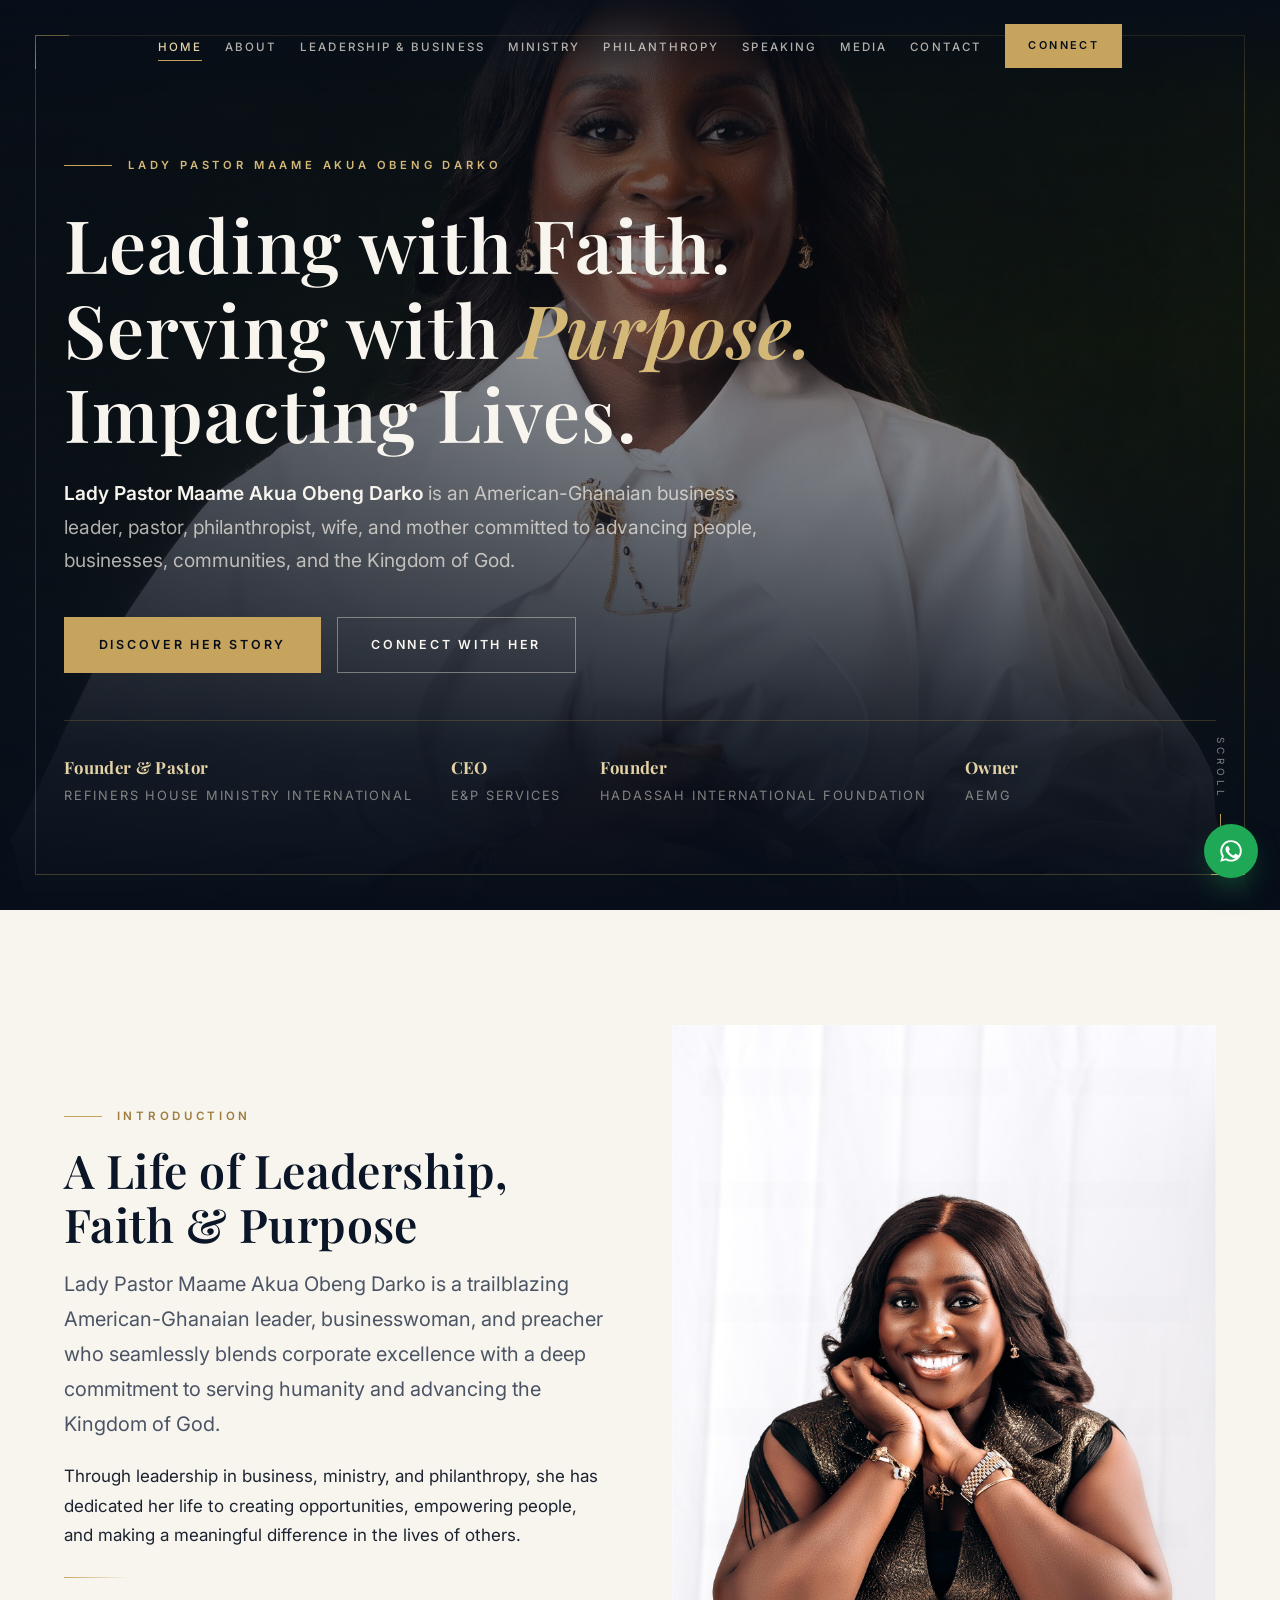
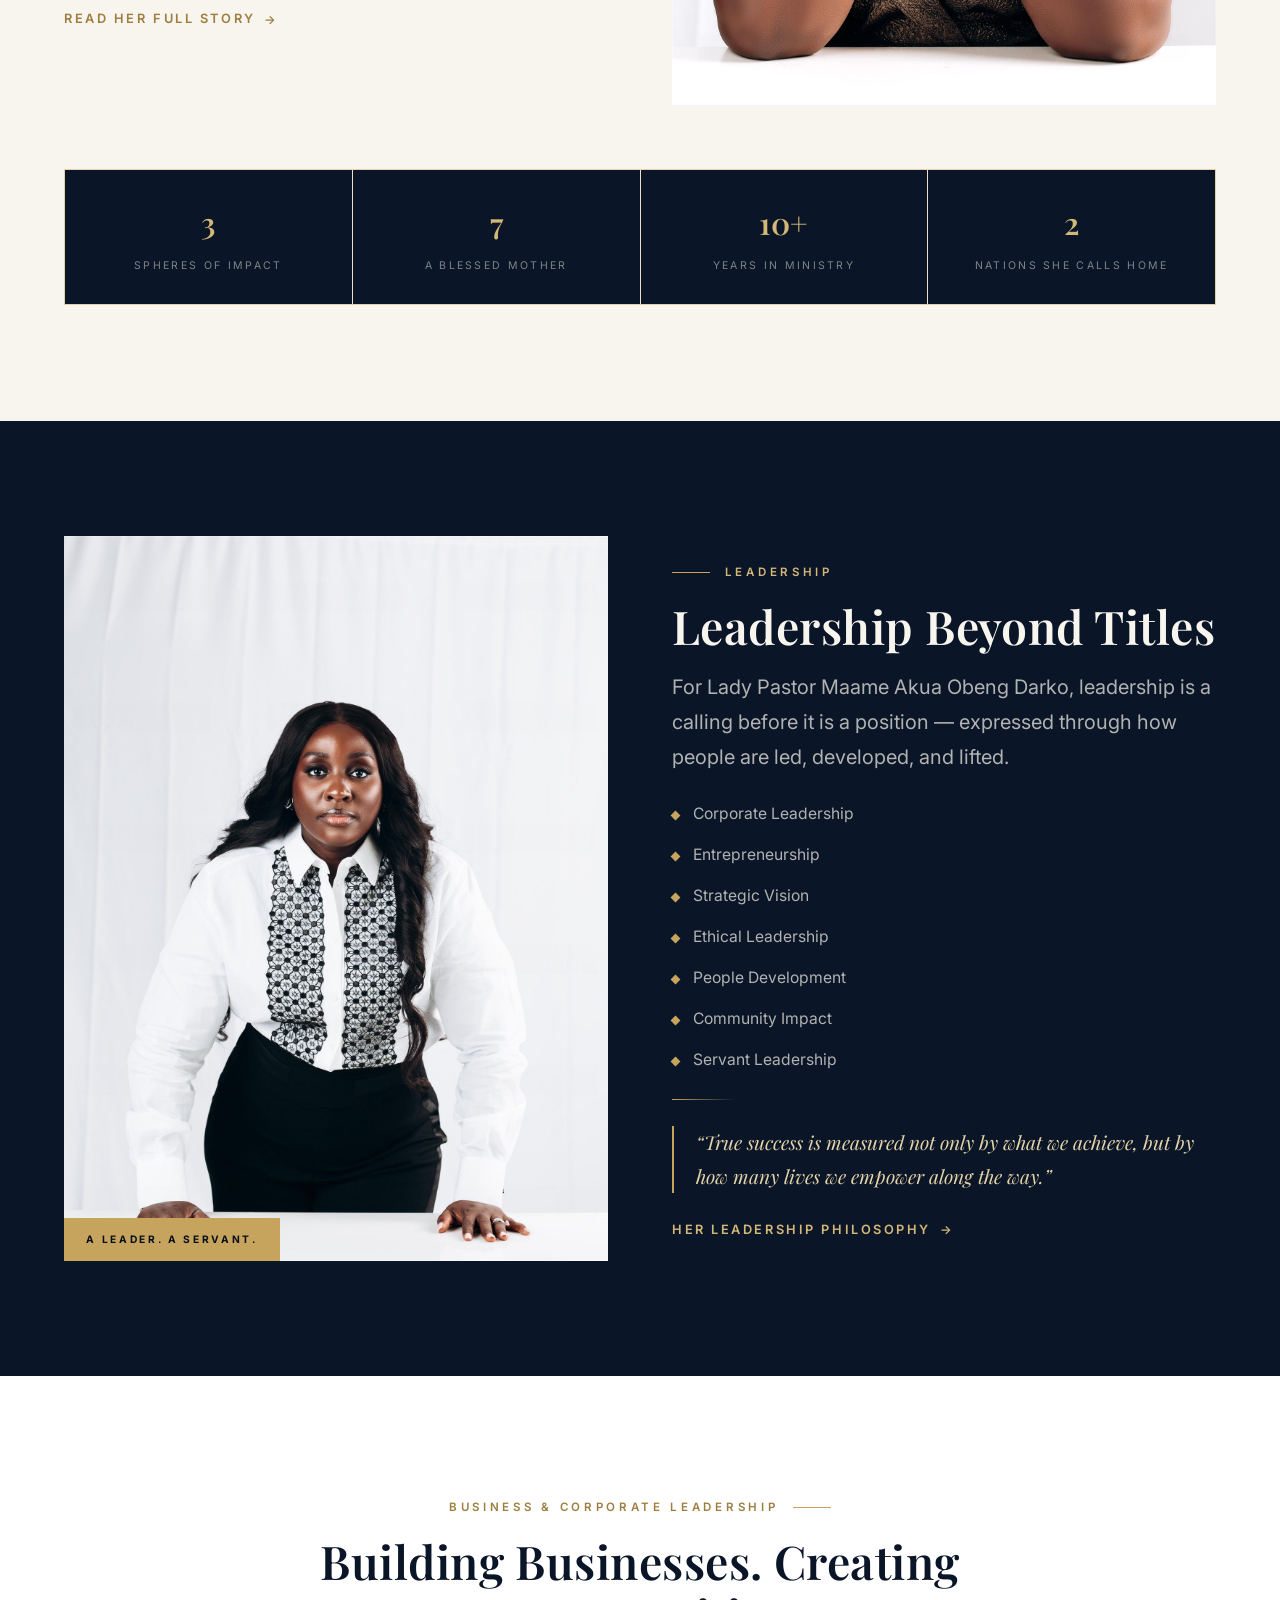
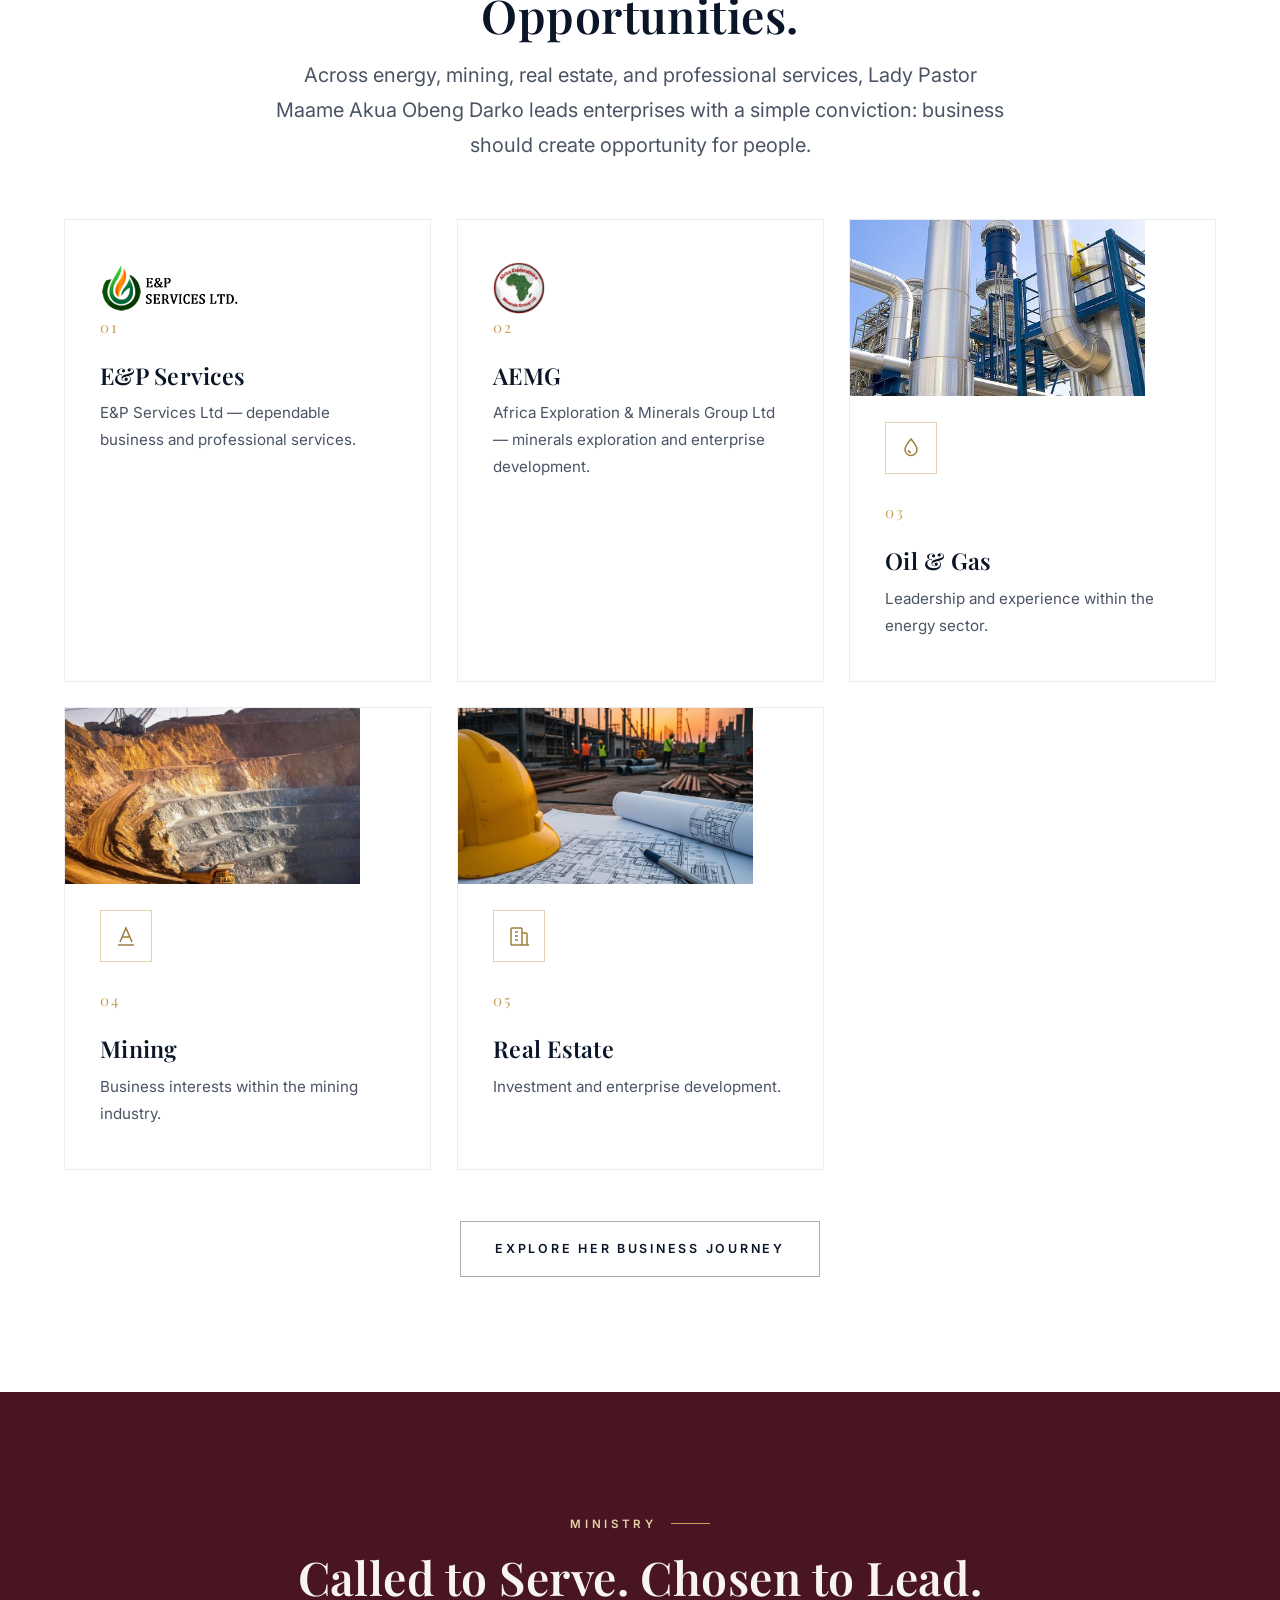
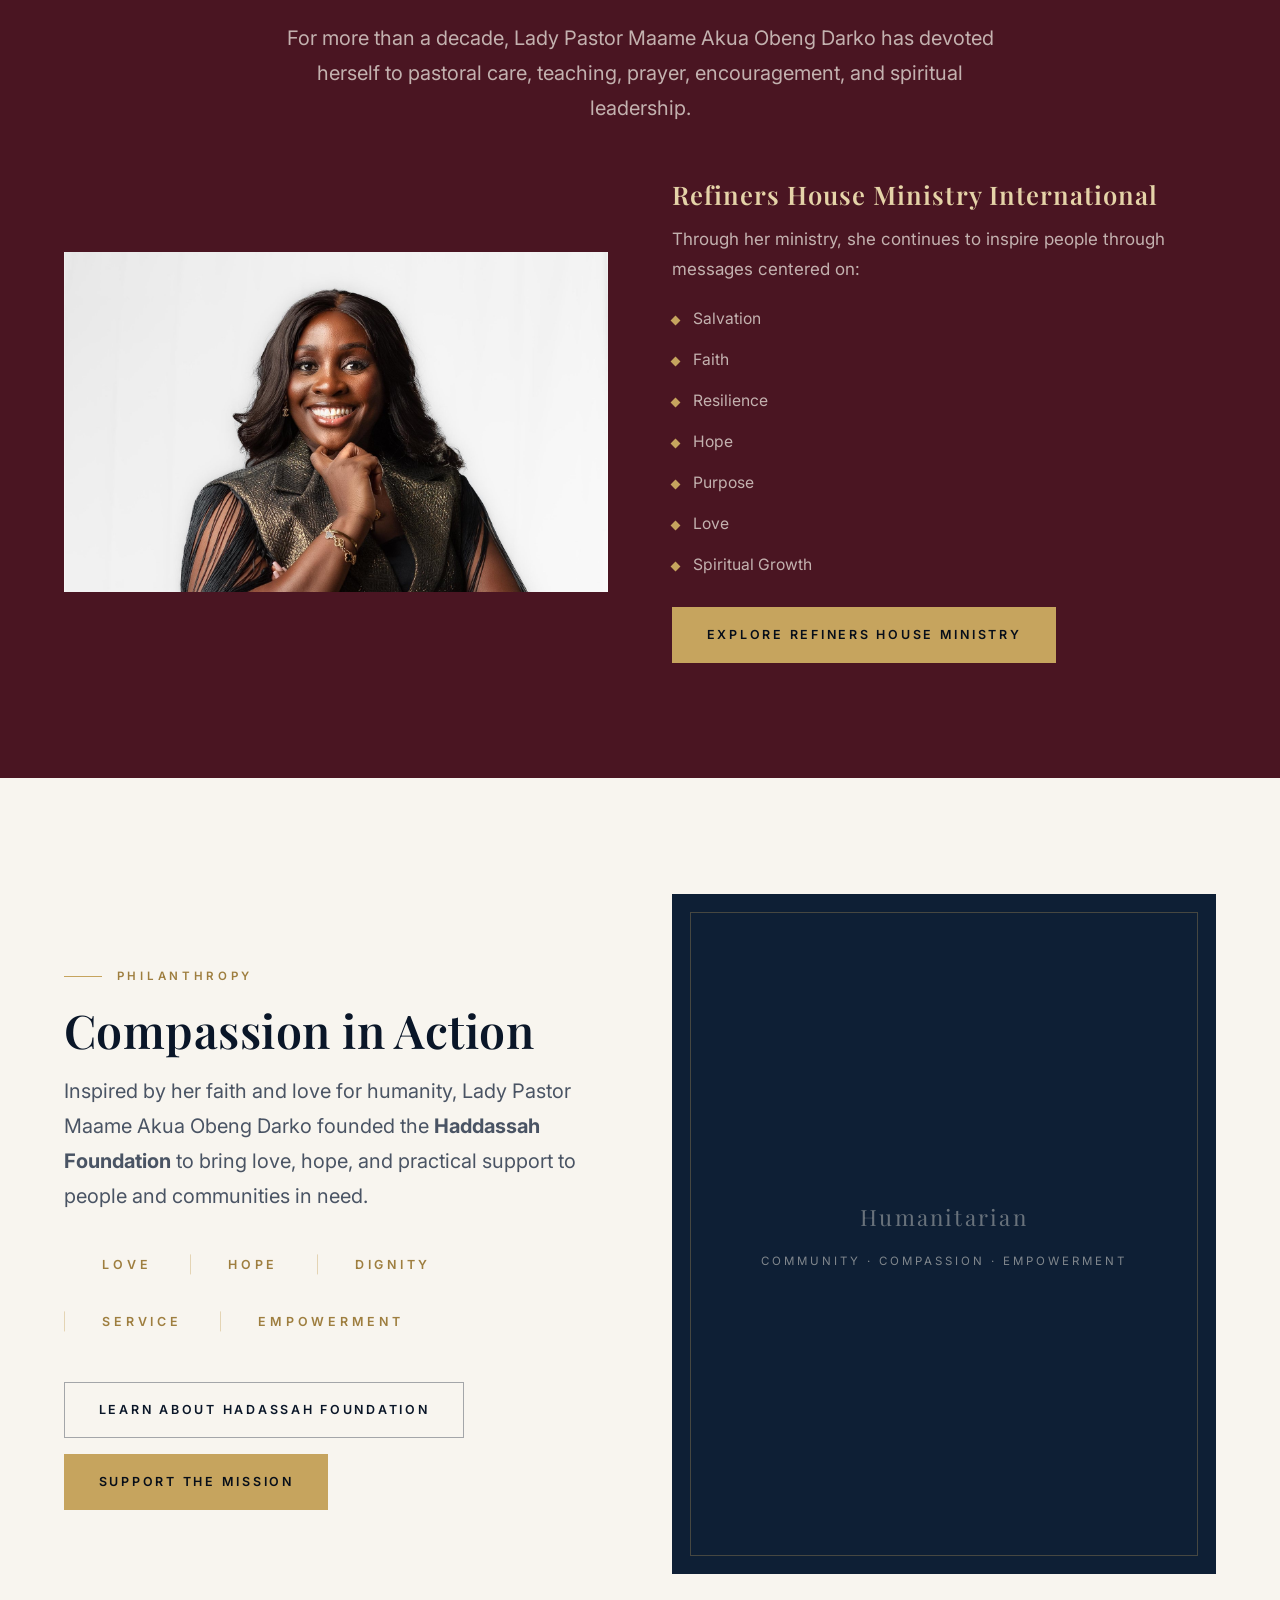
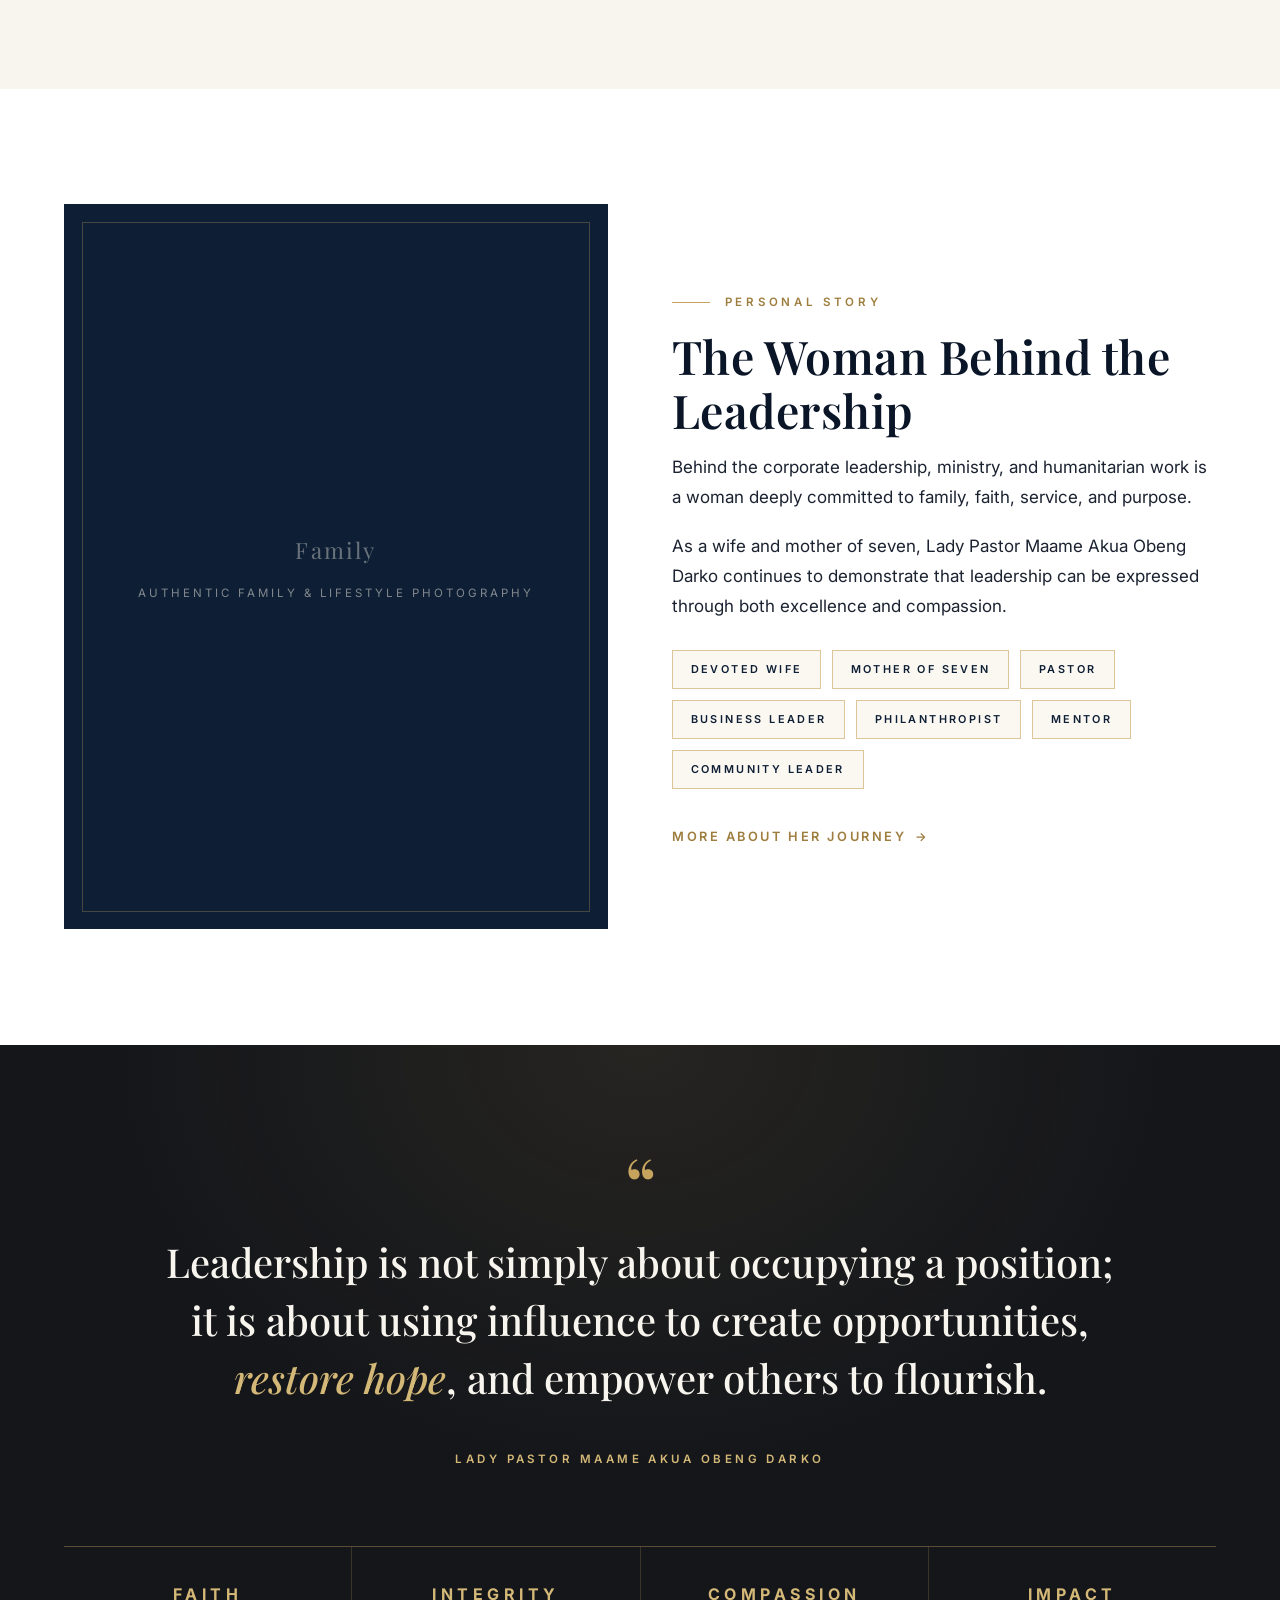
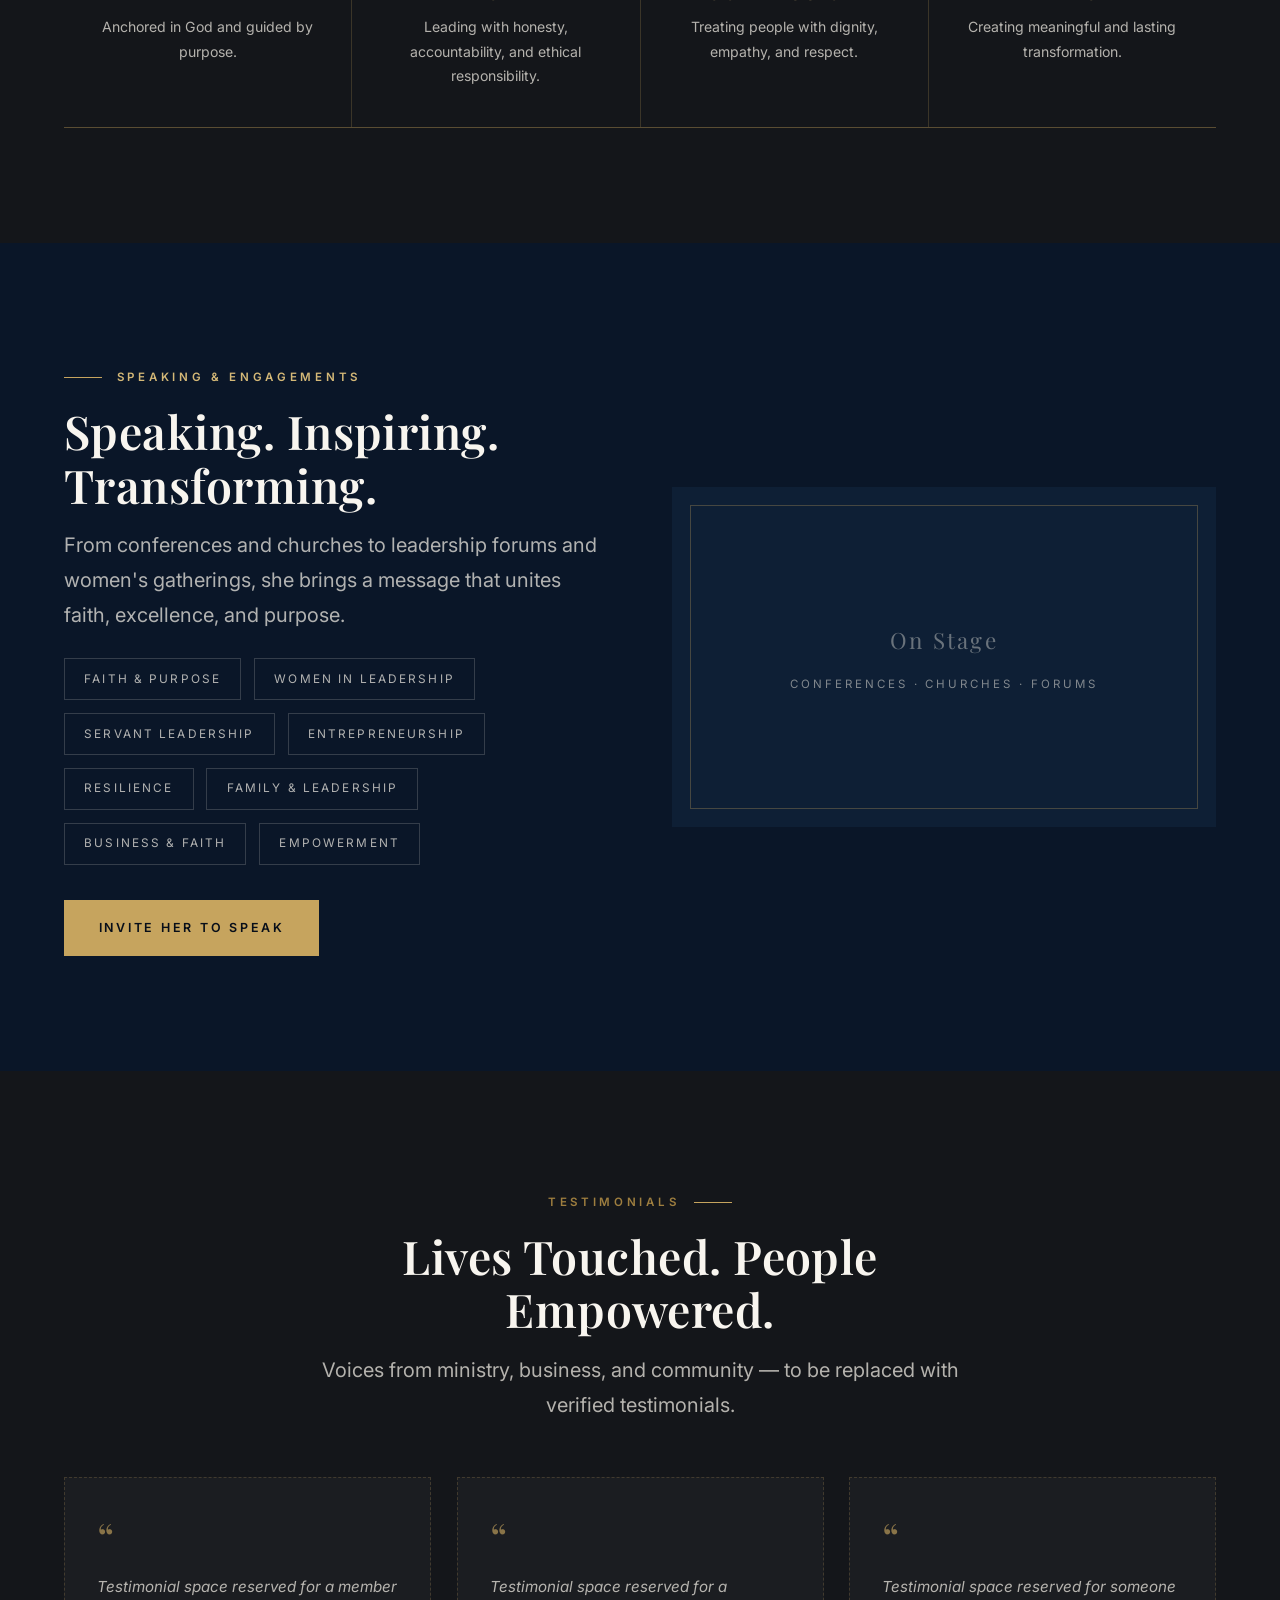
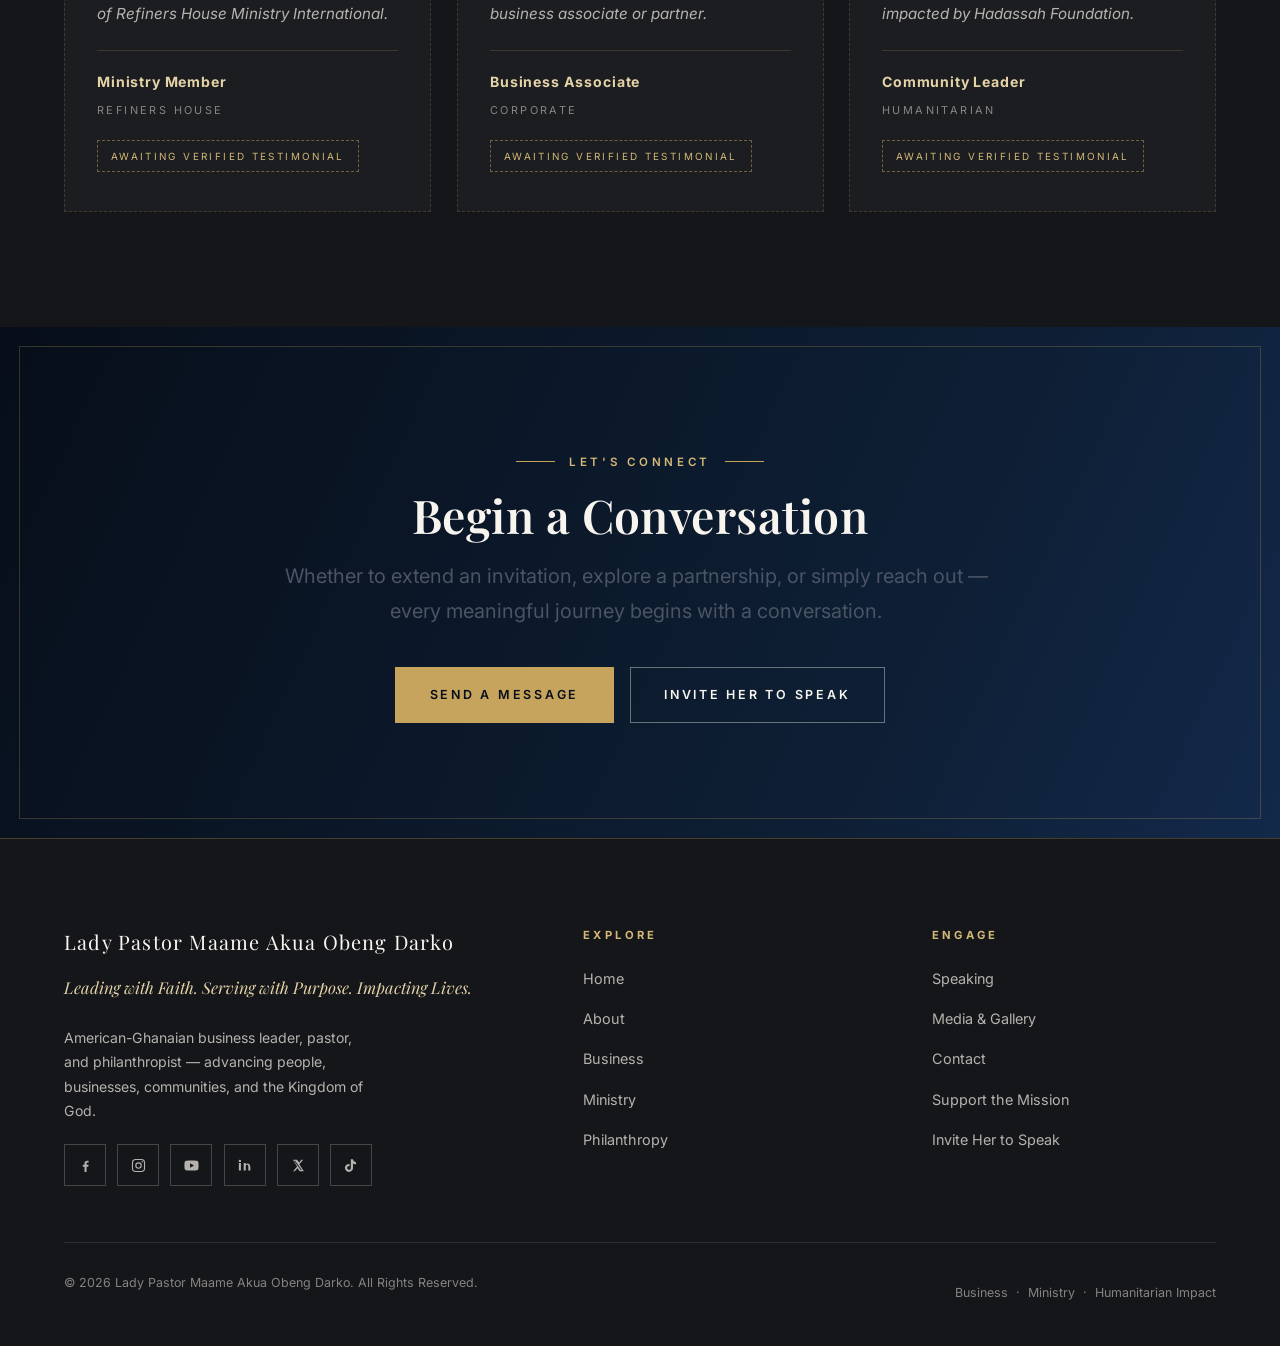
==== commit e6329e53: "Homepage ministry section: anchor the landscape crop to the face Same fix as the ministry page — the" ====
--- a/index.html
+++ b/index.html
@@ -688,6 +688,12 @@
 .portrait--portrait { aspect-ratio: 3 / 4; }
 .portrait--landscape { aspect-ratio: 16 / 10; }
 .portrait--square { aspect-ratio: 1 / 1; }
+
+/* Anchor the crop to the subject's face when a tall photo is
+   framed landscape (e.g. ministry page: face sits ~9-29% from top;
+   a 16/10 frame shows ~49% of the image height, so keep the anchor
+   near the top or the head gets cut off). */
+.portrait--face img { object-position: 50% 5%; }
 
 .portrait--navy {
   background:
@@ -1835,7 +1841,7 @@
 
         <div class="grid-2">
           <div class="reveal reveal--left">
-            <figure class="portrait portrait--landscape" style="margin:0">
+            <figure class="portrait portrait--landscape portrait--face" style="margin:0">
               <img src="assets/img/maame-ministry.jpg" alt="Lady Pastor Maame Akua Obeng Darko, Pastor of Refiners House Ministry International" width="1600" height="2049" loading="lazy">
             </figure>
           </div>
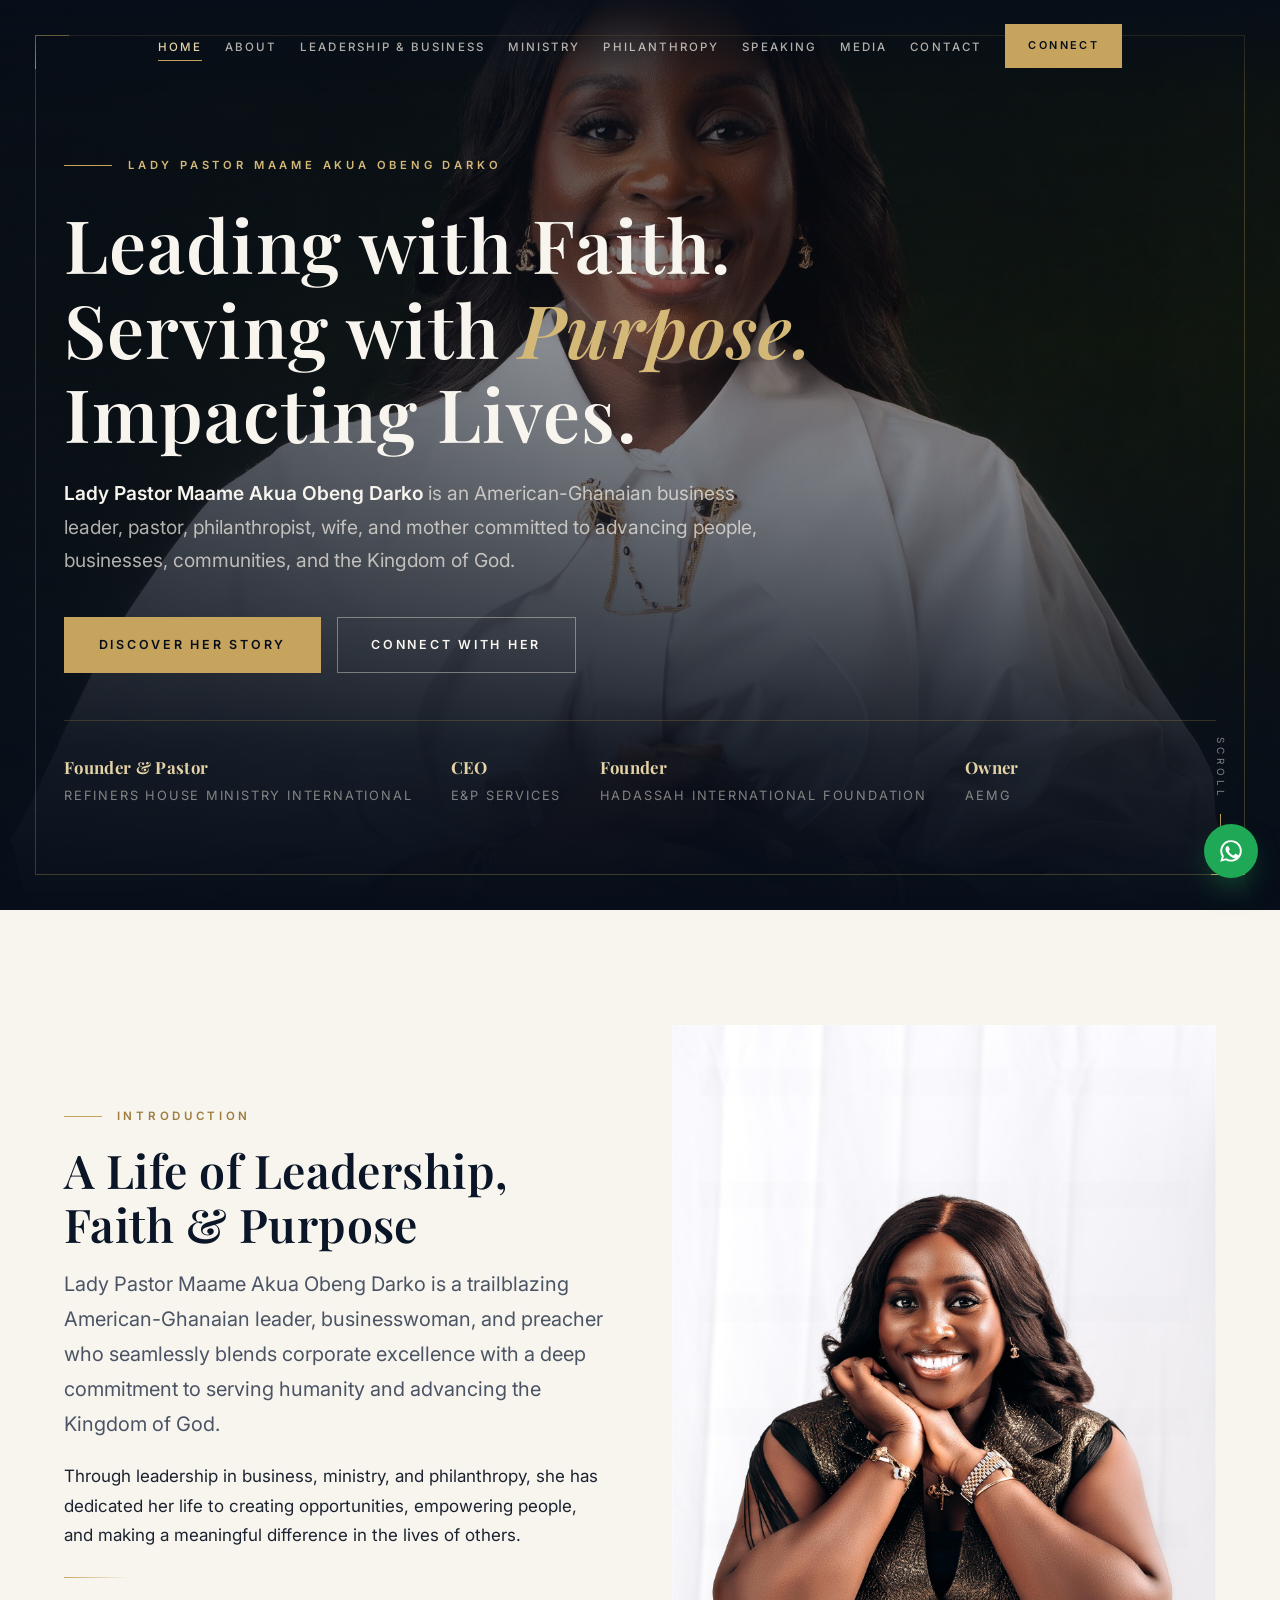
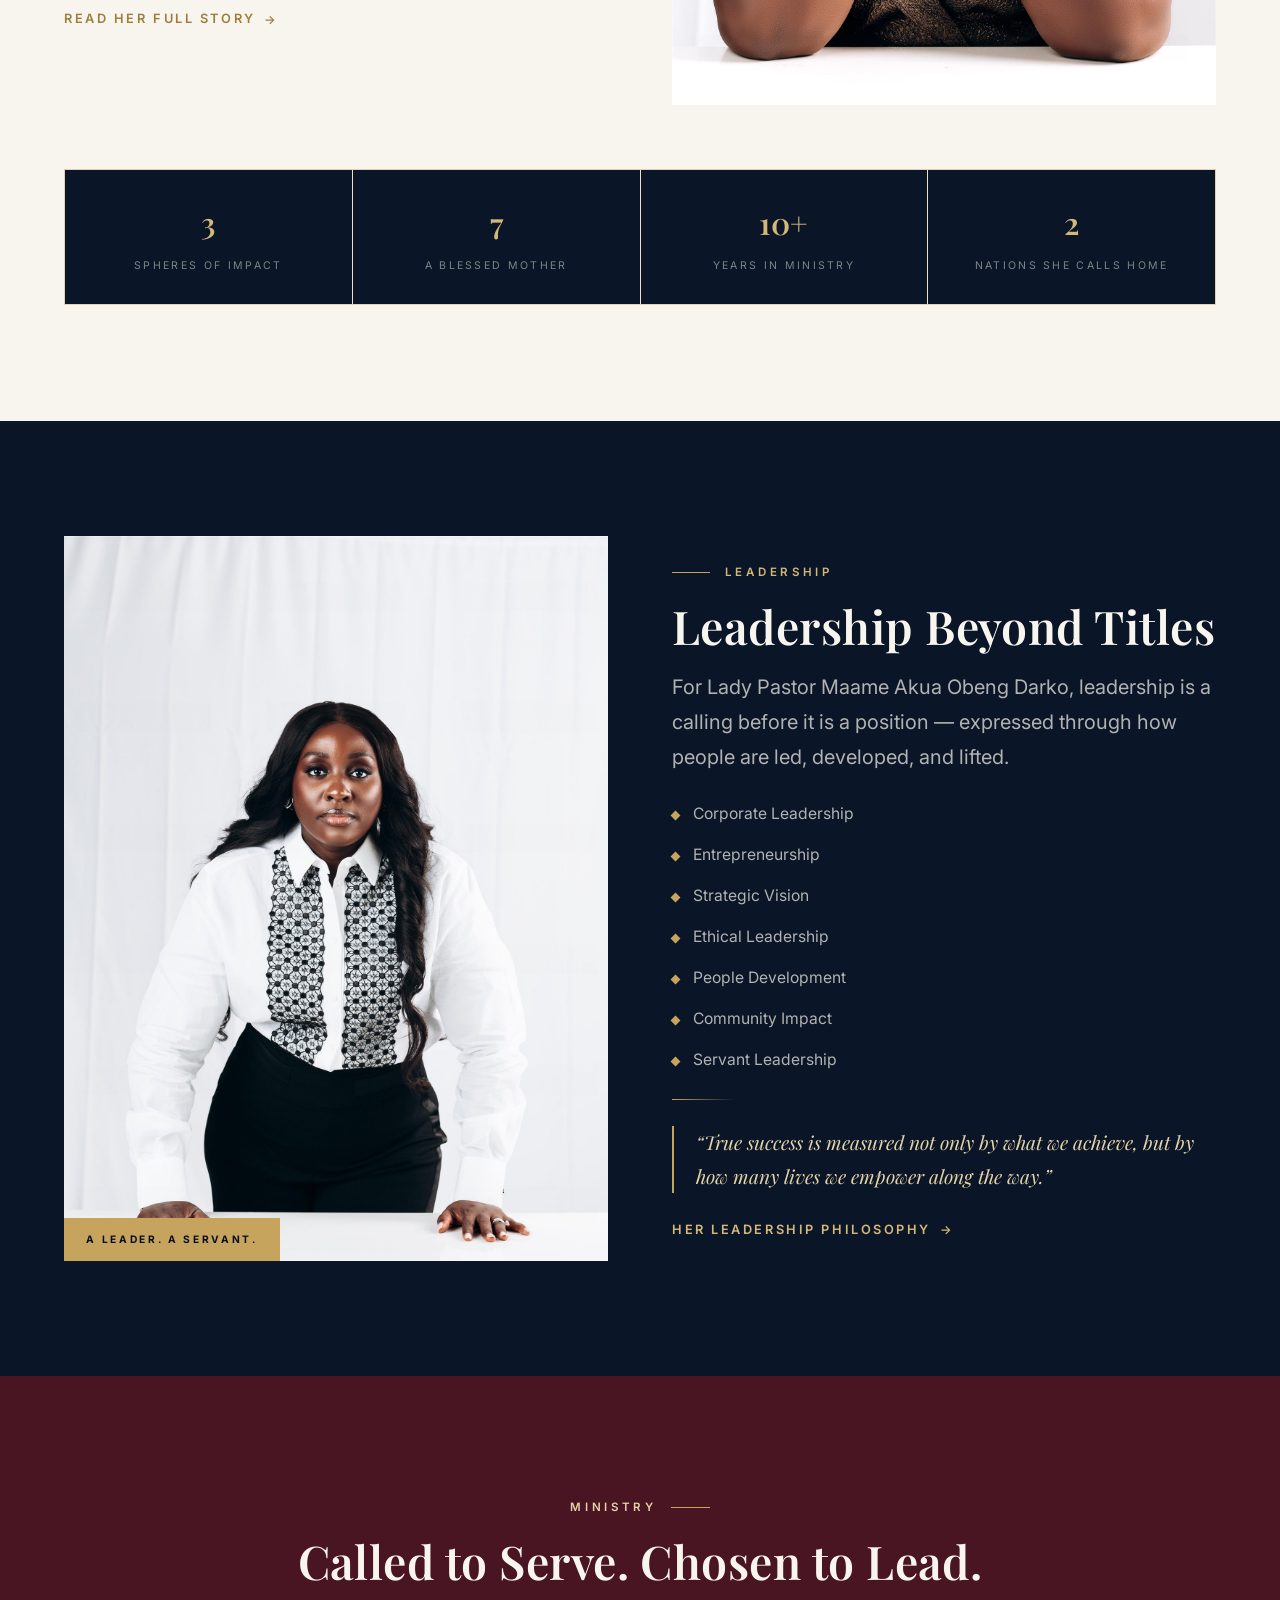
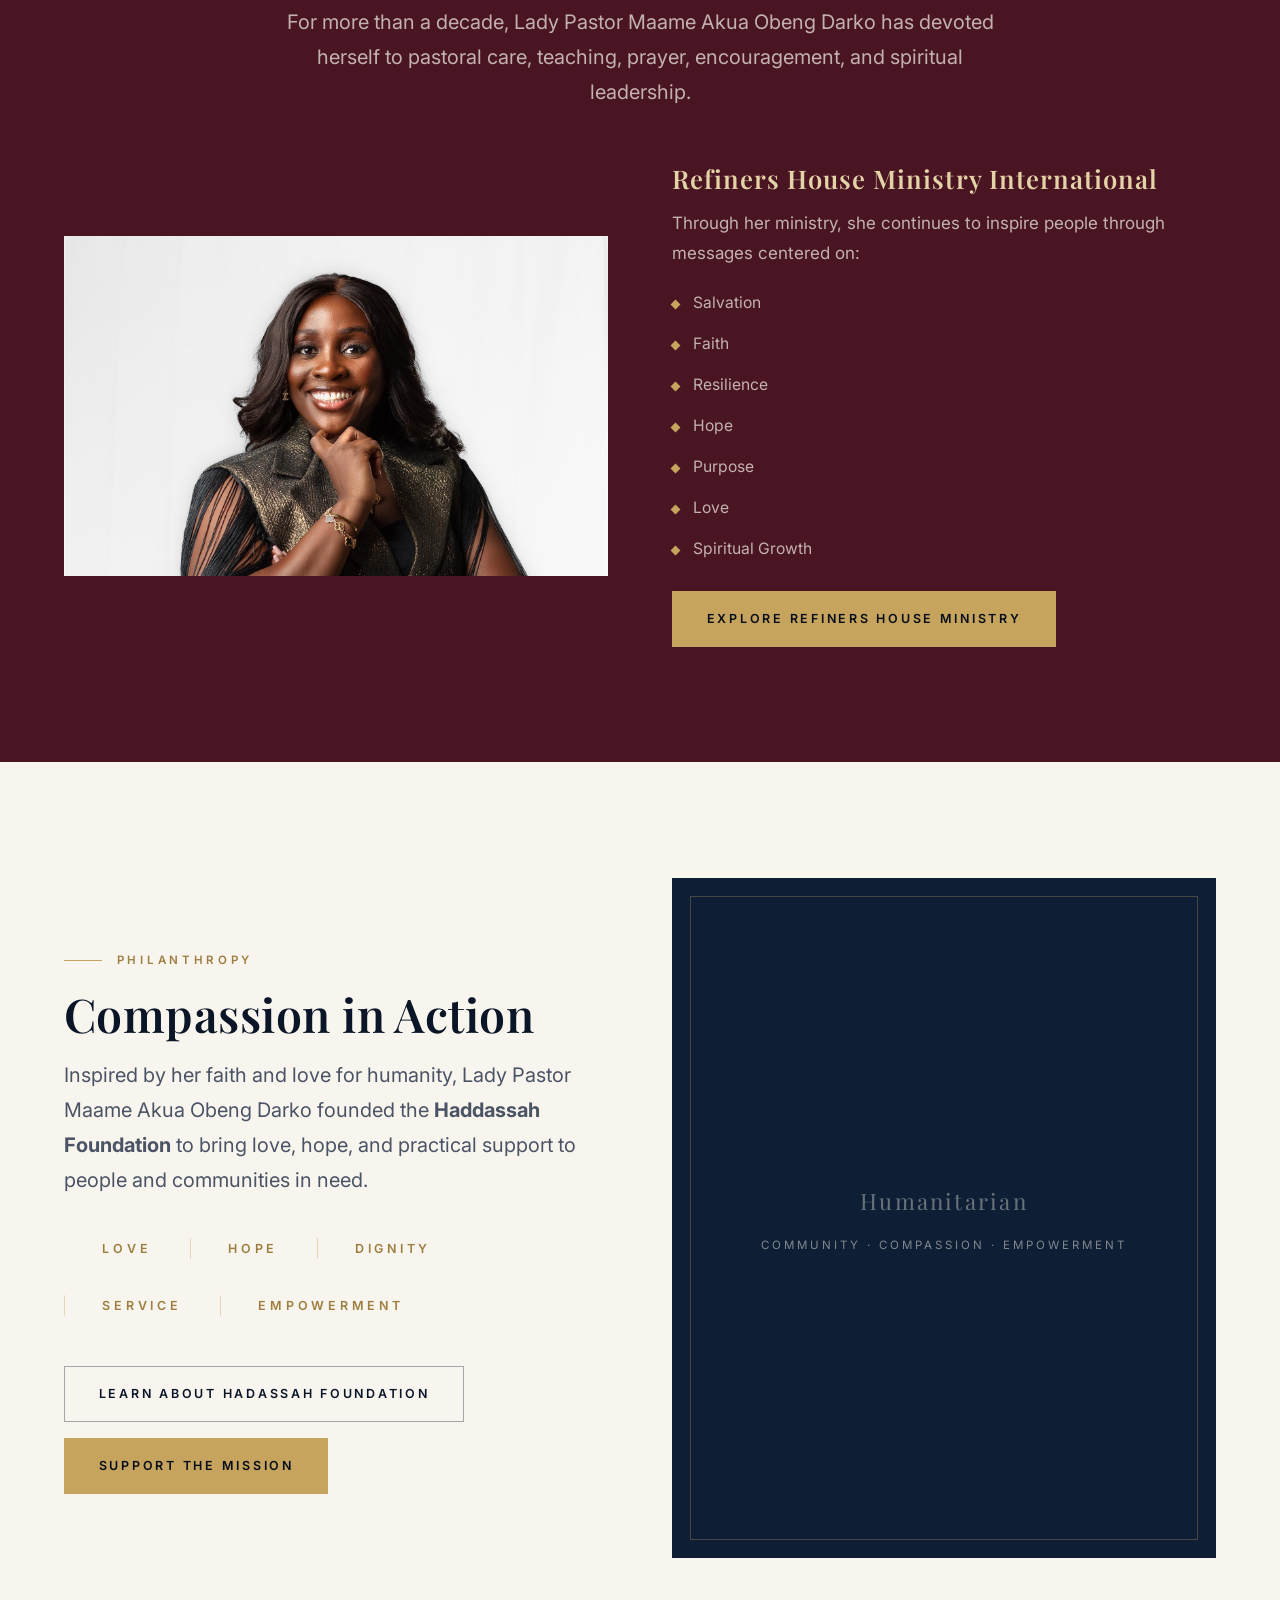
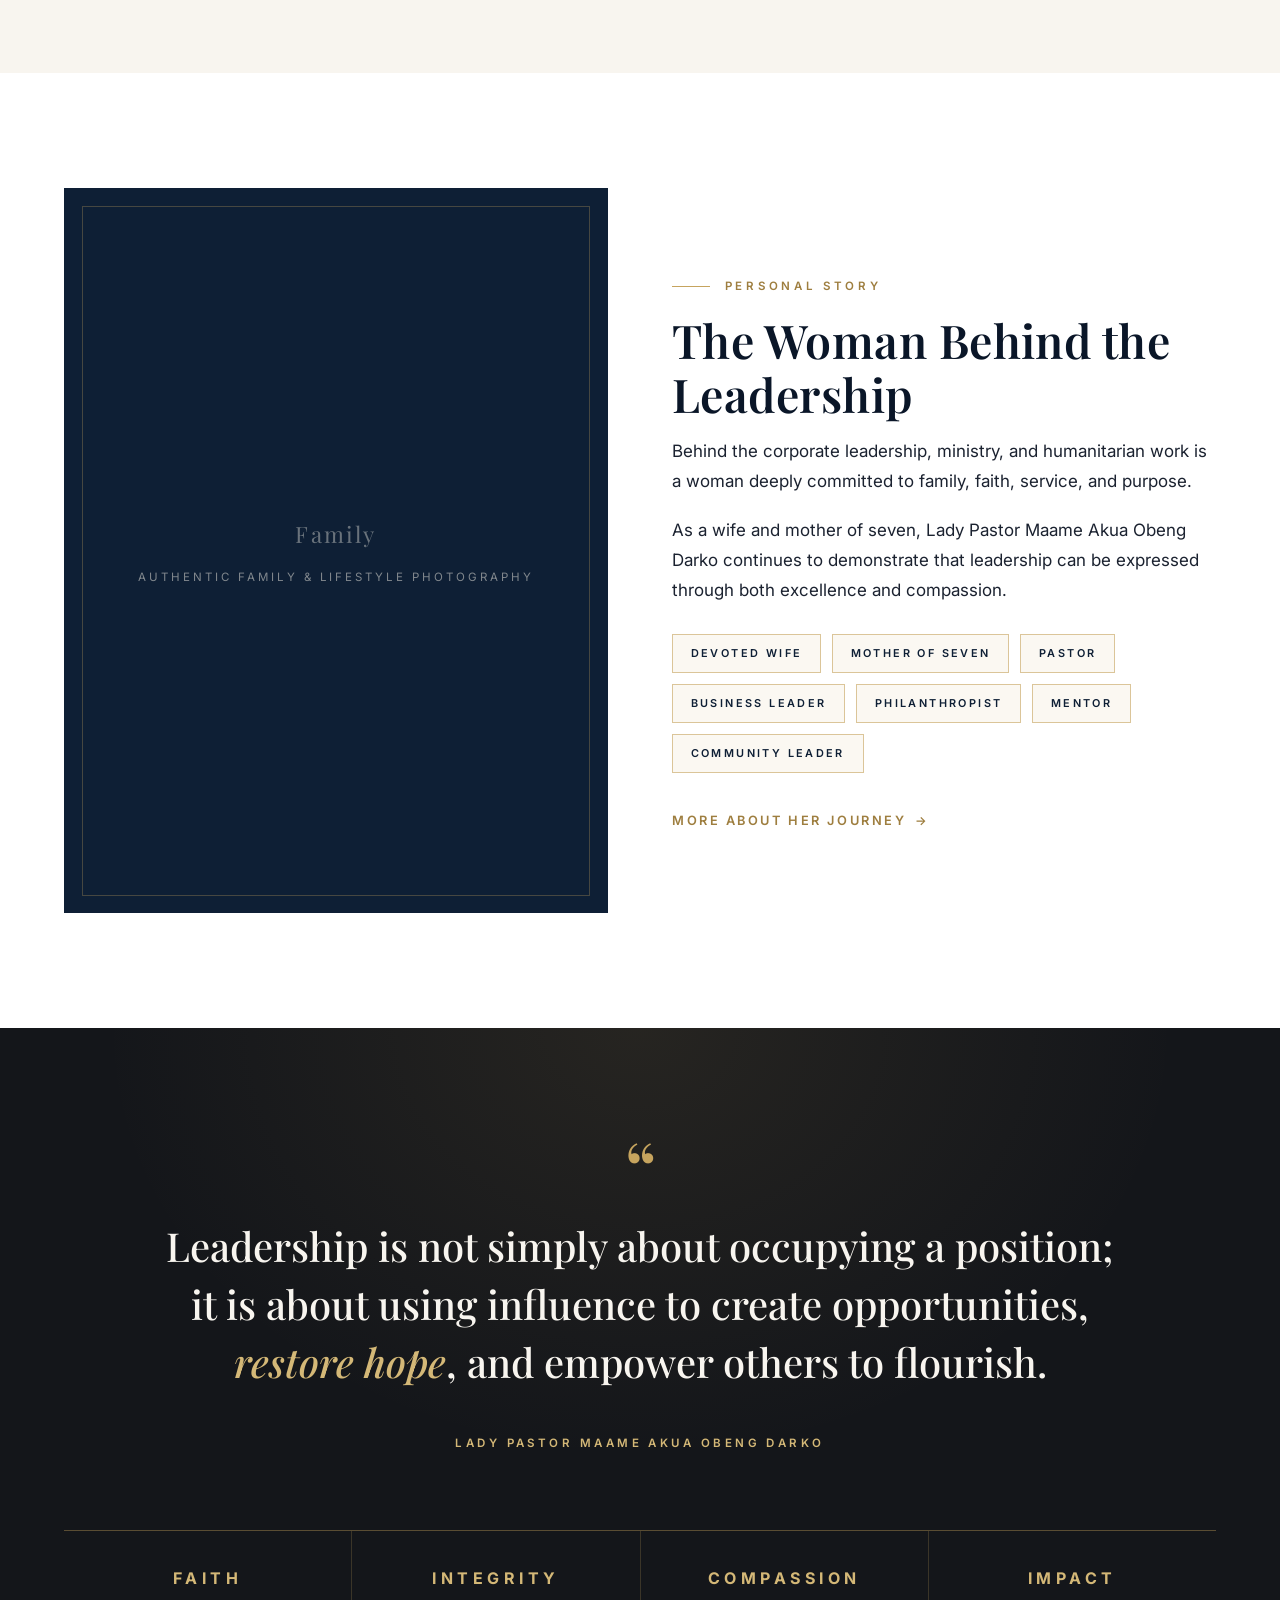
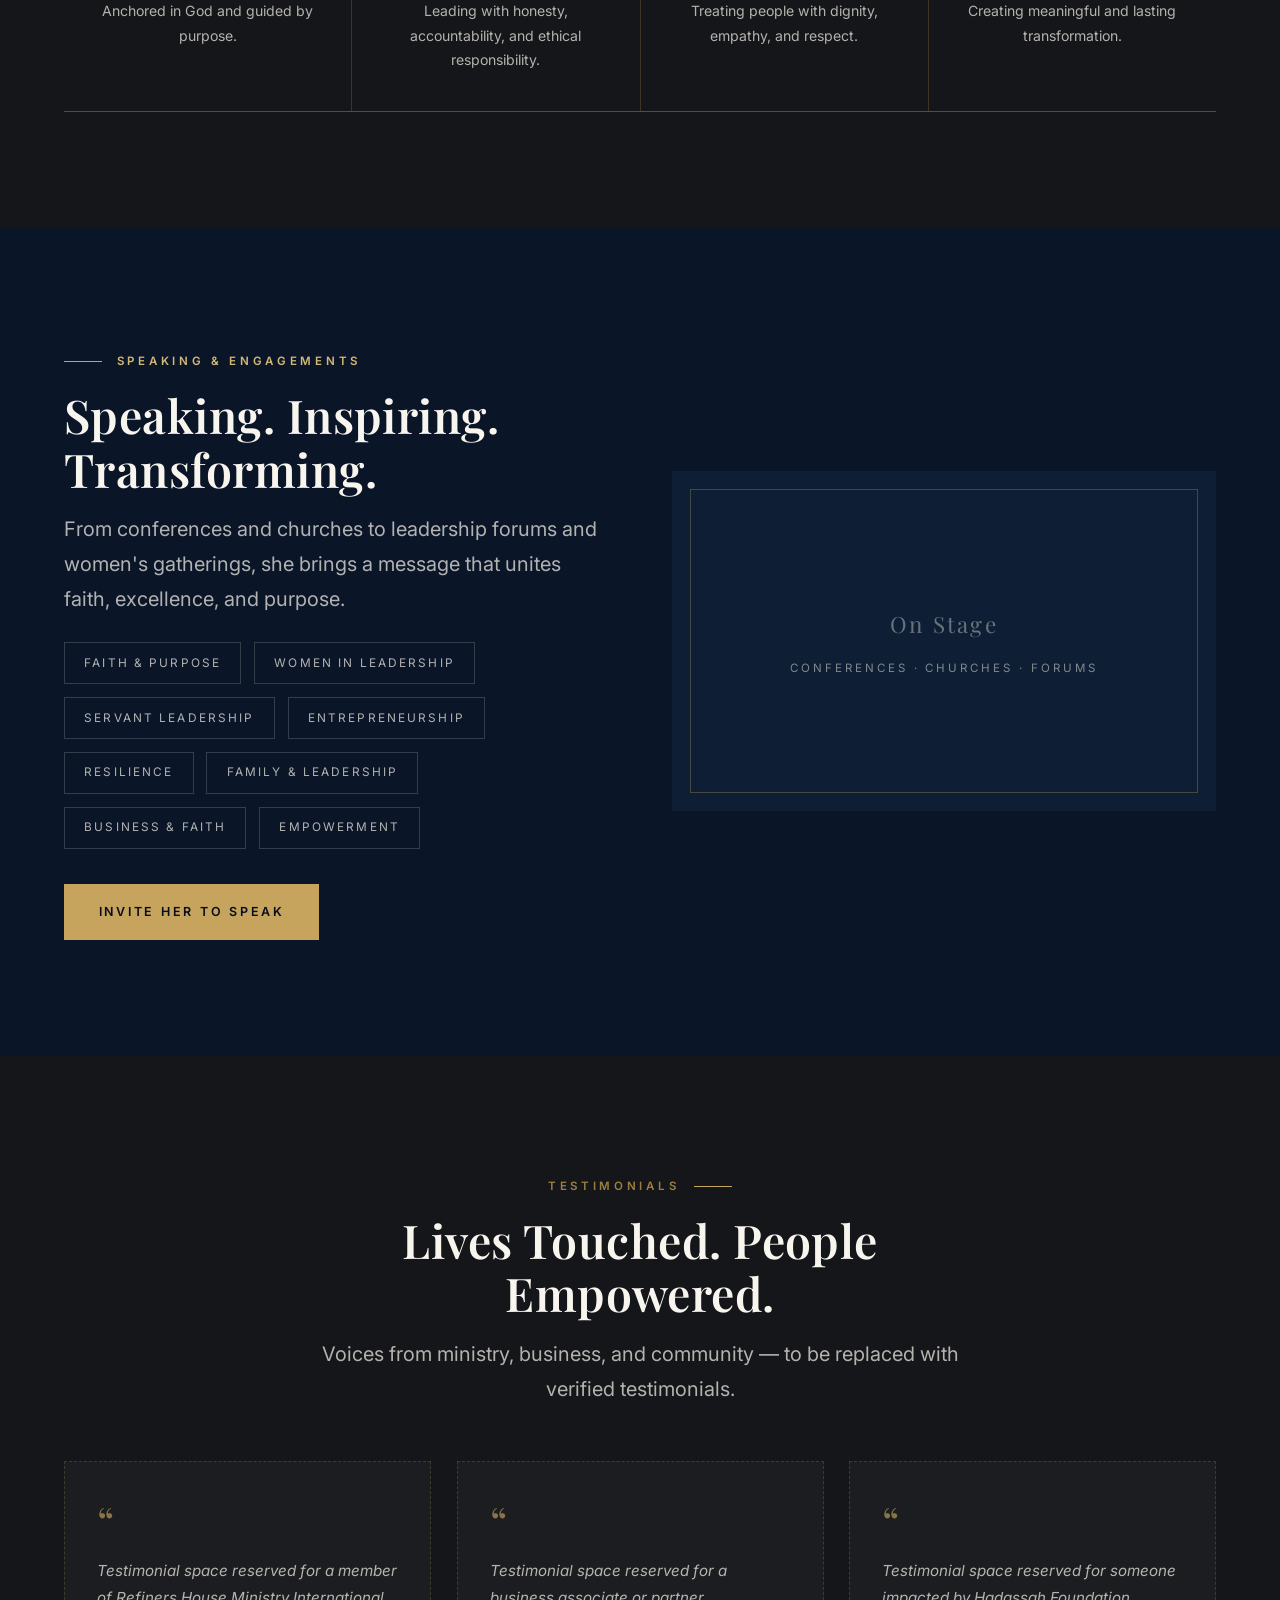
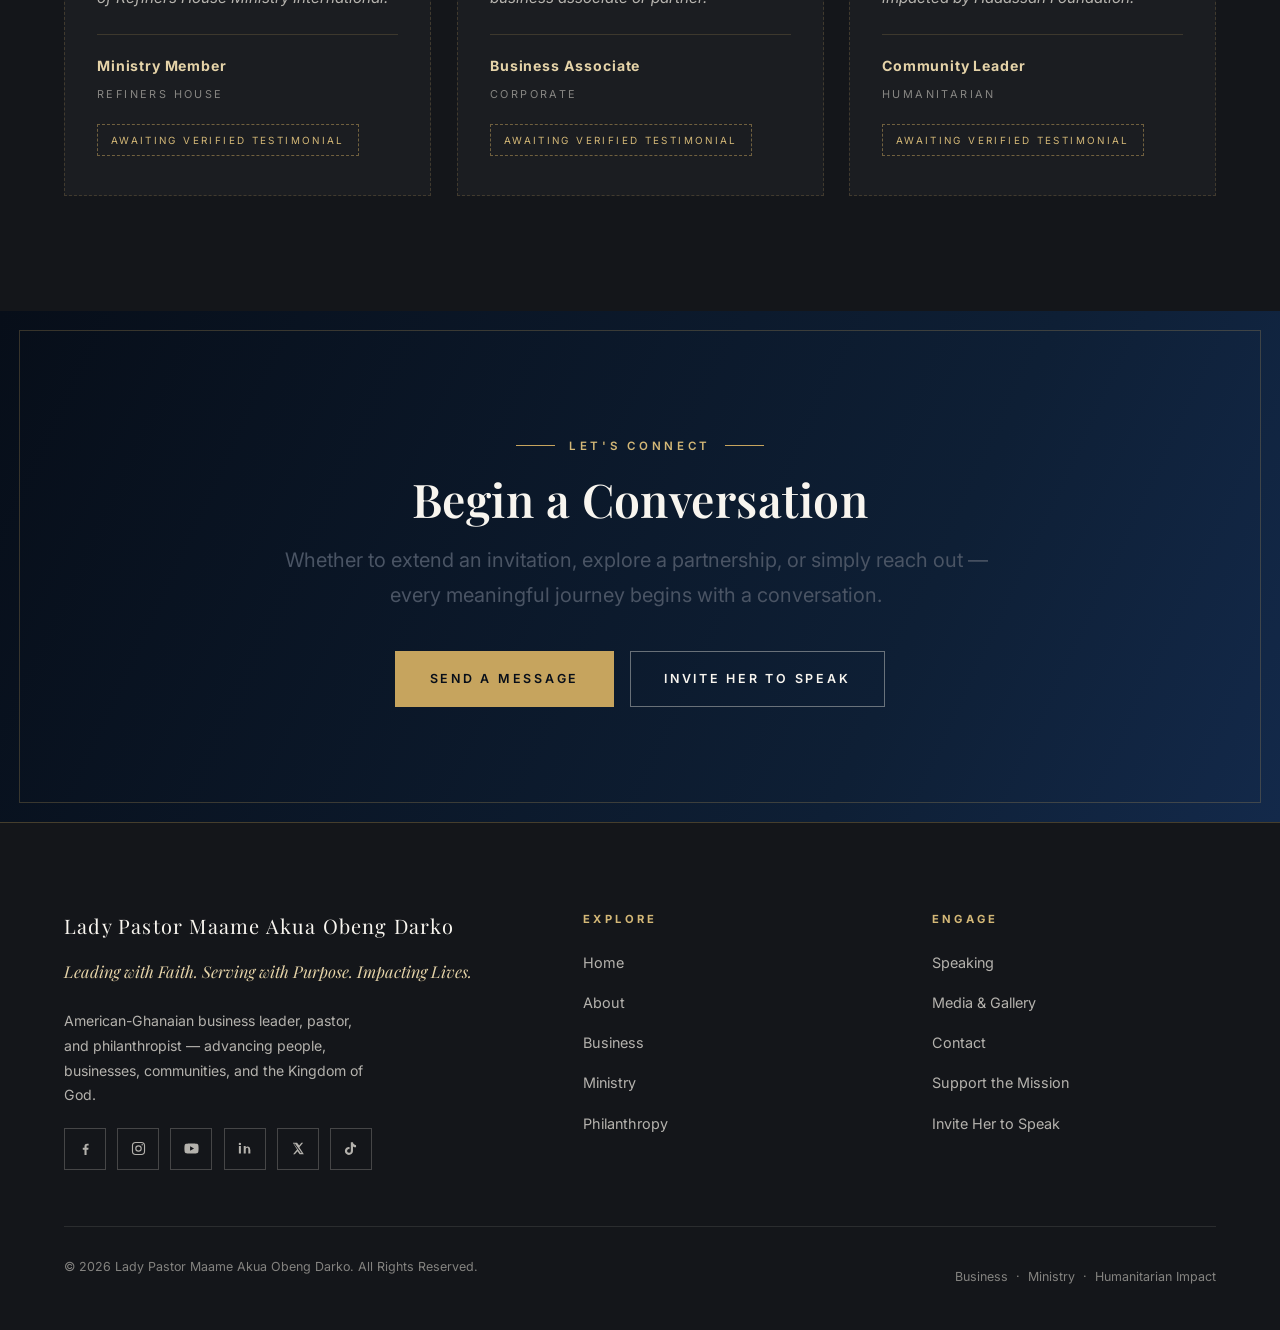
==== commit 6f7cfb62: "Homepage: remove the Business & Corporate Leadership section Drop the #business section from the hom" ====
--- a/index.html
+++ b/index.html
@@ -1759,70 +1759,6 @@
             </blockquote>
             <a class="text-link" href="leadership-business.html" style="margin-top:1.6rem">Her Leadership Philosophy</a>
           </div>
-        </div>
-      </div>
-    </section>
-
-    <!-- ================= BUSINESS ================= -->
-    <section class="section section--white" id="business">
-      <div class="container">
-        <div class="center" style="max-width:46rem;margin:0 auto 3.5rem">
-          <p class="eyebrow eyebrow--center">Business &amp; Corporate Leadership</p>
-          <h2>Building Businesses. Creating Opportunities.</h2>
-          <p class="lead">
-            Across energy, mining, real estate, and professional services, Lady Pastor Maame Akua Obeng Darko
-            leads enterprises with a simple conviction: business should create opportunity for people.
-          </p>
-        </div>
-
-        <div class="biz-grid">
-          <article class="biz-card reveal" style="--d:.05s">
-            <img class="biz-card__logo" src="assets/img/ep-services-logo.png" alt="E&amp;P Services Ltd logo" loading="lazy">
-            <span class="biz-card__num">01</span>
-            <h3>E&amp;P Services</h3>
-            <p>E&amp;P Services Ltd — dependable business and professional services.</p>
-          </article>
-
-          <article class="biz-card reveal" style="--d:.25s">
-            <img class="biz-card__logo biz-card__logo--round" src="assets/img/aemg-logo.png" alt="Africa Exploration &amp; Minerals Group Ltd (AEMG) logo" loading="lazy">
-            <span class="biz-card__num">02</span>
-            <h3>AEMG</h3>
-            <p>Africa Exploration &amp; Minerals Group Ltd — minerals exploration and enterprise development.</p>
-          </article>
-
-          <article class="biz-card reveal" style="--d:.05s">
-            <img class="biz-card__photo" src="assets/img/sector-oilgas.jpg" alt="Oil and gas processing facility" loading="lazy">
-            <span class="biz-card__icon" aria-hidden="true">
-              <svg viewBox="0 0 24 24" fill="none" stroke="currentColor" stroke-width="1.5"><path d="M12 3c3.5 4.2 6 7.6 6 10.6a6 6 0 1 1-12 0C6 10.6 8.5 7.2 12 3z"/><path d="M9.5 14a2.5 2.5 0 0 0 2.5 2.5"/></svg>
-            </span>
-            <span class="biz-card__num">03</span>
-            <h3>Oil &amp; Gas</h3>
-            <p>Leadership and experience within the energy sector.</p>
-          </article>
-
-          <article class="biz-card reveal" style="--d:.15s">
-            <img class="biz-card__photo" src="assets/img/sector-mining.jpg" alt="Open-pit mine with haul trucks" loading="lazy">
-            <span class="biz-card__icon" aria-hidden="true">
-              <svg viewBox="0 0 24 24" fill="none" stroke="currentColor" stroke-width="1.5"><path d="M6 18 12 4l6 14M8.5 13h7M4 21h16"/></svg>
-            </span>
-            <span class="biz-card__num">04</span>
-            <h3>Mining</h3>
-            <p>Business interests within the mining industry.</p>
-          </article>
-
-          <article class="biz-card reveal" style="--d:.25s">
-            <img class="biz-card__photo" src="assets/img/sector-realestate.jpg" alt="Construction site with blueprints and hard hat" loading="lazy">
-            <span class="biz-card__icon" aria-hidden="true">
-              <svg viewBox="0 0 24 24" fill="none" stroke="currentColor" stroke-width="1.5"><path d="M4 21V5a1 1 0 0 1 1-1h9a1 1 0 0 1 1 1v16M15 9h4a1 1 0 0 1 1 1v11M4 21h18M8 8h3M8 12h3M8 16h3M17.5 13h.01M17.5 17h.01"/></svg>
-            </span>
-            <span class="biz-card__num">05</span>
-            <h3>Real Estate</h3>
-            <p>Investment and enterprise development.</p>
-          </article>
-        </div>
-
-        <div class="center" style="margin-top:3.2rem">
-          <a class="btn btn--outline-dark" href="leadership-business.html">Explore Her Business Journey</a>
         </div>
       </div>
     </section>
